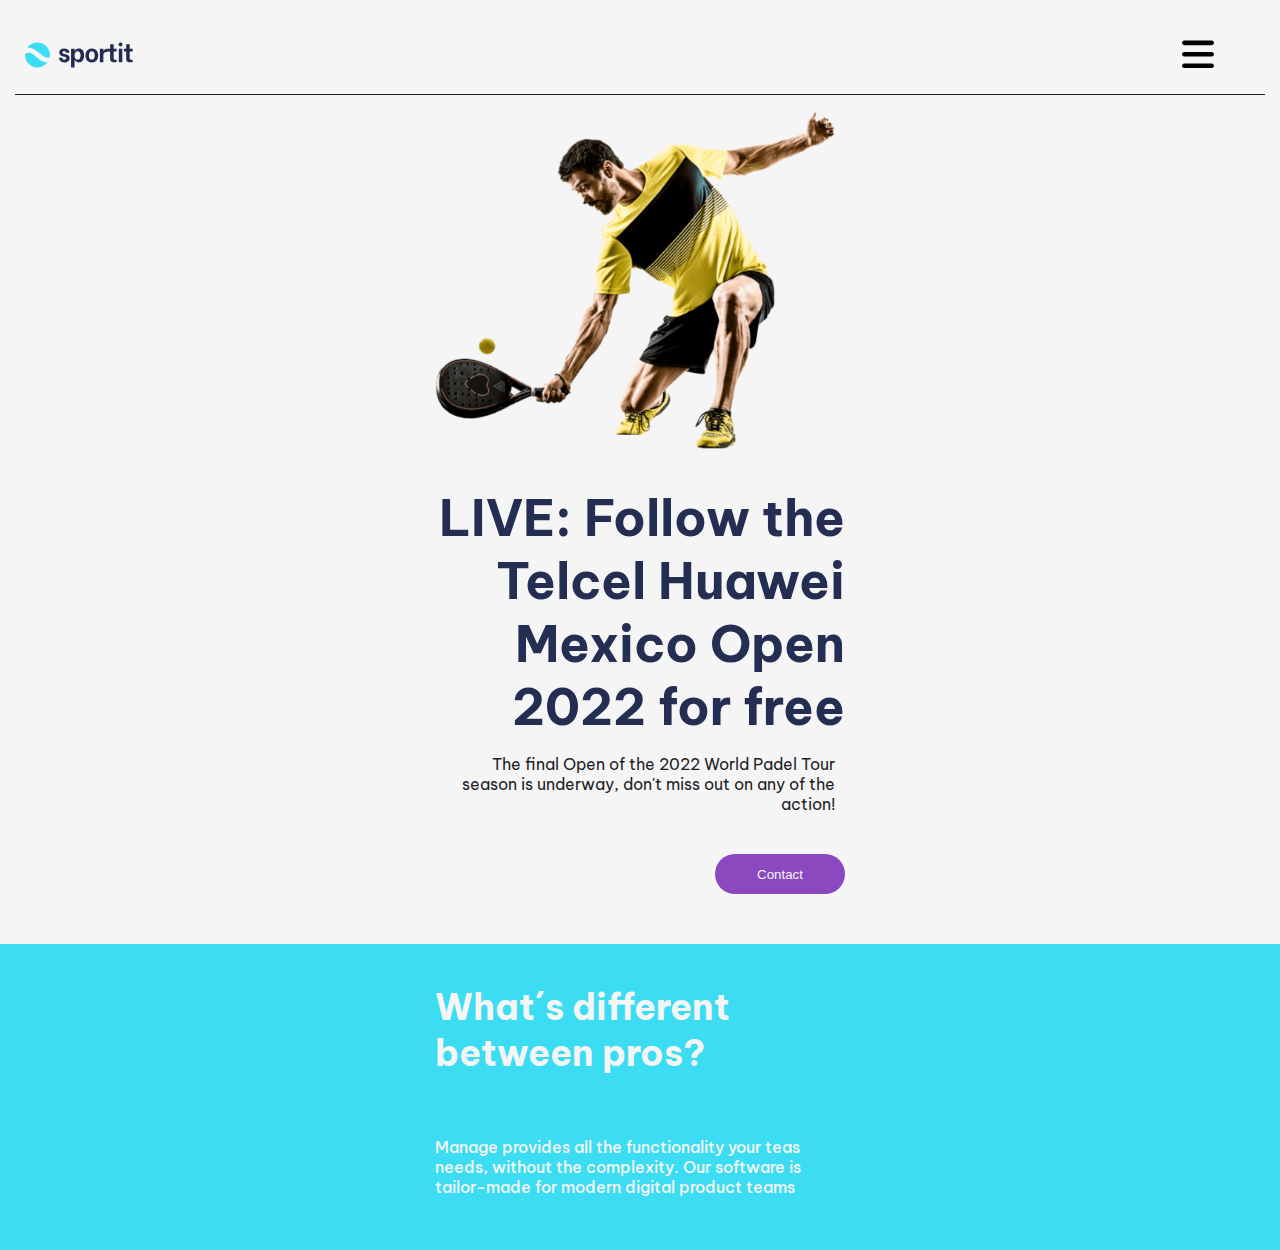
==== Examen-Practico-Final-FE1-FabianMardones/root/index.html @ 33984769 "primera actualizacion" ====
<!DOCTYPE html>
<html lang="en">
<head>
    <meta charset="UTF-8">
    <meta http-equiv="X-UA-Compatible" content="IE=edge">
    <meta name="viewport" content="width=device-width, initial-scale=1.0">
    <title>Document</title>
    <link href="https://fonts.googleapis.com/css2?family=Be+Vietnam+Pro:wght@400;500;700&display=swap" rel="stylesheet">
    <link rel="stylesheet" href="./css/style.css">
</head>
<body>
    <header>
        <nav class="nav">
            <input type="checkbox" name="" id="nav_checkbox" class="nav_checkbox">
            <label for="nav_checkbox" class="nav_toggle">
                <svg class="menu"xmlns="http://www.w3.org/2000/svg" viewBox="0 0 448 512"><!--! Font Awesome Pro 6.2.1 by @fontawesome - https://fontawesome.com License - https://fontawesome.com/license (Commercial License) Copyright 2022 Fonticons, Inc. -->
                    <path d="M0 96C0 78.3 14.3 64 32 64H416c17.7 0 32 14.3 32 32s-14.3 32-32 32H32C14.3 128 0 113.7 0 96zM0 256c0-17.7 14.3-32 32-32H416c17.7 0 32 14.3 32 32s-14.3 32-32 32H32c-17.7 0-32-14.3-32-32zM448 416c0 17.7-14.3 32-32 32H32c-17.7 0-32-14.3-32-32s14.3-32 32-32H416c17.7 0 32 14.3 32 32z"/>
                </svg>
                <svg class="close"xmlns="http://www.w3.org/2000/svg" viewBox="0 0 320 512"><!--! Font Awesome Pro 6.2.1 by @fontawesome - https://fontawesome.com License - https://fontawesome.com/license (Commercial License) Copyright 2022 Fonticons, Inc. -->
                    <path d="M310.6 150.6c12.5-12.5 12.5-32.8 0-45.3s-32.8-12.5-45.3 0L160 210.7 54.6 105.4c-12.5-12.5-32.8-12.5-45.3 0s-12.5 32.8 0 45.3L114.7 256 9.4 361.4c-12.5 12.5-12.5 32.8 0 45.3s32.8 12.5 45.3 0L160 301.3 265.4 406.6c12.5 12.5 32.8 12.5 45.3 0s12.5-32.8 0-45.3L205.3 256 310.6 150.6z"/></svg>
            </label>
            <ul class="nav_menu">
                <li class="menu_logo">
                    <svg width="108" height="26" viewBox="0 0 108 26" fill="none" xmlns="http://www.w3.org/2000/svg">
                        <path fill-rule="evenodd" clip-rule="evenodd" d="M24.8196 15.1278C24.9382 14.4363 25 13.7253 25 13C25 6.09644 19.4036 0.5 12.5 0.5C8.31396 0.5 4.6085 2.55766 2.33991 5.71671C3.60762 5.54137 4.86107 5.62264 6.10323 5.93808C9.23662 6.73379 11.9017 8.9669 14.0623 10.7857L14.2343 10.9306C16.5219 12.857 18.38 14.4217 20.3729 15.1628C21.6644 15.6431 23.0789 15.7956 24.8196 15.1278ZM22.443 20.5765C20.1592 23.5691 16.5551 25.5 12.5 25.5C5.59644 25.5 0 19.9036 0 13C0 12.6428 0.0149802 12.2892 0.0443467 11.9396C2.10785 10.528 3.63023 10.4688 4.87256 10.7843C6.70365 11.2493 8.50642 12.6444 10.8421 14.6108C10.9808 14.7275 11.1215 14.8464 11.2643 14.9671L11.2643 14.9671C13.3148 16.7 15.7925 18.794 18.6301 19.8493C19.8564 20.3053 21.1271 20.564 22.443 20.5765Z" fill="#3CDDF3"/>
                        <path d="M39.4058 20.4032C38.2775 20.4032 37.3007 20.1908 36.4755 19.7661C35.6672 19.3413 35.0525 18.7892 34.6315 18.1096C34.2105 17.413 34 16.6825 34 15.9179V15.765H37.4102V15.9179C37.4102 16.3767 37.587 16.7844 37.9406 17.1412C38.2943 17.498 38.8079 17.6764 39.4815 17.6764C40.0373 17.6764 40.4835 17.5489 40.8203 17.2941C41.174 17.0223 41.3508 16.657 41.3508 16.1983C41.3508 15.7905 41.1993 15.4677 40.8961 15.2299C40.593 14.992 40.2141 14.8391 39.7594 14.7712L38.2438 14.4653C37.2502 14.2785 36.3492 13.8792 35.5409 13.2676C34.7326 12.656 34.3284 11.73 34.3284 10.4898C34.3284 9.2156 34.7915 8.22171 35.7177 7.50816C36.6439 6.77761 37.8312 6.41234 39.2795 6.41234C40.3404 6.41234 41.2582 6.60771 42.0329 6.99847C42.8075 7.38923 43.3969 7.90741 43.8011 8.55301C44.2053 9.18162 44.4073 9.8612 44.4073 10.5917V10.6937H40.9972V10.6172C40.9972 10.2095 40.8456 9.83571 40.5425 9.49592C40.2394 9.13914 39.7762 8.96076 39.1532 8.96076C38.6311 8.96076 38.2101 9.09667 37.8901 9.3685C37.5702 9.64033 37.4102 9.99711 37.4102 10.4388C37.4102 10.8466 37.5702 11.1694 37.8901 11.4072C38.2269 11.6451 38.6395 11.8065 39.1279 11.8914L40.7951 12.2227C41.8729 12.4606 42.7822 12.8938 43.5232 13.5224C44.2642 14.134 44.6347 15.009 44.6347 16.1473C44.6347 16.9968 44.4073 17.7443 43.9527 18.3899C43.498 19.0355 42.8665 19.5367 42.0581 19.8935C41.2666 20.2333 40.3825 20.4032 39.4058 20.4032Z" fill="#232C50"/>
                        <path d="M53.8331 20.4032C52.7048 20.4032 51.8207 20.1398 51.1807 19.6131C50.5408 19.0865 50.0693 18.5088 49.7661 17.8802H49.564V25.5H46.0528V6.74363H49.564V8.83333H49.7661C50.0356 8.25569 50.4903 7.71203 51.1302 7.20234C51.7701 6.67567 52.6627 6.41234 53.8078 6.41234C55.5087 6.41234 56.8138 7.04944 57.7232 8.32365C58.6494 9.59786 59.1125 11.3053 59.1125 13.446C59.1125 15.5357 58.6494 17.2176 57.7232 18.4918C56.8138 19.7661 55.5171 20.4032 53.8331 20.4032ZM52.5701 17.5999C53.5805 17.5999 54.3299 17.1922 54.8182 16.3767C55.3235 15.5612 55.5761 14.5758 55.5761 13.4205C55.5761 12.2992 55.3235 11.3393 54.8182 10.5408C54.3299 9.72528 53.5805 9.31753 52.5701 9.31753C51.5765 9.31753 50.8271 9.72528 50.3219 10.5408C49.8167 11.3563 49.564 12.3247 49.564 13.446C49.564 14.5843 49.8167 15.5612 50.3219 16.3767C50.8271 17.1922 51.5765 17.5999 52.5701 17.5999Z" fill="#232C50"/>
                        <path d="M66.7947 20.4032C65.3969 20.4032 64.2181 20.0889 63.2582 19.4602C62.3152 18.8146 61.6079 17.9652 61.1363 16.9118C60.6648 15.8585 60.429 14.7032 60.429 13.446C60.429 12.1888 60.6564 11.0335 61.1111 9.98012C61.5826 8.90979 62.2983 8.05182 63.2582 7.40622C64.2181 6.76062 65.3969 6.43782 66.7947 6.43782C68.1924 6.43782 69.3713 6.76062 70.3312 7.40622C71.2911 8.03483 72.0068 8.87581 72.4783 9.92915C72.9498 10.9825 73.1856 12.1378 73.1856 13.395C73.1856 14.6522 72.9498 15.816 72.4783 16.8863C72.0068 17.9397 71.2911 18.7892 70.3312 19.4348C69.3713 20.0804 68.1924 20.4032 66.7947 20.4032ZM66.7947 17.5489C67.7714 17.5489 68.504 17.1582 68.9924 16.3767C69.4976 15.5782 69.7502 14.5843 69.7502 13.395C69.7502 12.2057 69.4976 11.2288 68.9924 10.4643C68.504 9.68281 67.7714 9.29205 66.7947 9.29205C65.818 9.29205 65.0854 9.68281 64.597 10.4643C64.1087 11.2288 63.8645 12.2057 63.8645 13.395C63.8645 14.5843 64.1087 15.5782 64.597 16.3767C65.1022 17.1582 65.8348 17.5489 66.7947 17.5489Z" fill="#232C50"/>
                        <path d="M74.8759 6.74363H78.3366V8.8843H78.5134C78.7323 8.28967 79.1365 7.78848 79.7259 7.38073C80.3153 6.956 81.0732 6.74363 81.9994 6.74363C82.353 6.74363 82.6561 6.77761 82.9088 6.84557L82.7572 10.0821C82.3362 9.96313 81.8899 9.90367 81.4184 9.90367C80.3743 9.90367 79.5996 10.184 79.0944 10.7446C78.5892 11.2883 78.3366 12.1972 78.3366 13.4715V20.1993H74.8759V6.74363Z" fill="#232C50"/>
                        <path d="M88.661 9.49592V15.4847C88.661 16.0793 88.6863 16.5211 88.7368 16.8099C88.8042 17.0987 88.9726 17.3281 89.242 17.498C89.5115 17.6679 89.9493 17.7528 90.5556 17.7528C90.9092 17.7528 91.2713 17.7188 91.6418 17.6509V20.0974C91.4565 20.1313 91.1197 20.1738 90.6314 20.2248C90.1598 20.2757 89.6967 20.3012 89.242 20.3012C88.0127 20.3012 87.0949 20.1228 86.4886 19.7661C85.8992 19.3923 85.5287 18.9336 85.3772 18.3899C85.2256 17.8293 85.1498 17.1157 85.1498 16.2492V9.49592H82.9269V6.74363H85.1751V2.36035H88.661V6.74363H91.6418V9.49592H88.661Z" fill="#232C50"/>
                        <path d="M93.8116 6.74363H97.2976V20.1993H93.8116V6.74363ZM95.5294 4.42457C94.9736 4.42457 94.5105 4.23768 94.14 3.86391C93.7695 3.47316 93.5843 3.00595 93.5843 2.46228C93.5843 1.90163 93.7695 1.43442 94.14 1.06065C94.5105 0.686884 94.9736 0.5 95.5294 0.5C96.0851 0.5 96.5482 0.695379 96.9187 1.08614C97.2892 1.45991 97.4744 1.91862 97.4744 2.46228C97.4744 3.00595 97.2892 3.47316 96.9187 3.86391C96.5482 4.23768 96.0851 4.42457 95.5294 4.42457Z" fill="#232C50"/>
                        <path d="M104.703 9.49592V15.4847C104.703 16.0793 104.729 16.5211 104.779 16.8099C104.847 17.0987 105.015 17.3281 105.284 17.498C105.554 17.6679 105.992 17.7528 106.598 17.7528C106.952 17.7528 107.314 17.7188 107.684 17.6509V20.0974C107.499 20.1313 107.162 20.1738 106.674 20.2248C106.202 20.2757 105.739 20.3012 105.284 20.3012C104.055 20.3012 103.137 20.1228 102.531 19.7661C101.942 19.3923 101.571 18.9336 101.42 18.3899C101.268 17.8293 101.192 17.1157 101.192 16.2492V9.49592H98.9693V6.74363H101.218V2.36035H104.703V6.74363H107.684V9.49592H104.703Z" fill="#232C50"/>
                        </svg>
                </li>
                <li><a href="">Sports</a></li>
                <li><a href="">Products</a></li>
                <li><a href="">About Us</a></li>
                <li><a href="">Training</a></li>
                <li><a href="">Comunity</a></li>
            </ul>
        </nav>
    </header>
    <section class="section1">
        <div class="img">
            <img src="./img/padel-intro.png" alt="">
            <h1>LIVE: Follow the Telcel Huawei Mexico Open 2022 for free </h1>
            <p>The final Open of the 2022 World Padel Tour season is underway, don't miss out on any of the action!</p>
            <div class="button">
            <button>Contact</button>
            </div>
        </div>
    </section>
    <div class="between">
        <h2>What´s different between pros?</h2>
        <p>Manage provides all the functionality your
            teas needs, without the complexity. Our software is tailor-made for modern digital product teams</p>
    </div>
    <section class="section2">
    </section>
</body>
</html>
---- Examen-Practico-Final-FE1-FabianMardones/root/css/style.css ----
/*en primer lugar seleccionaré los colores principales que tendrá mi página junto con los estilos generales que usaré en ella*/
:root {
    --primary: #F5F5F5;
    --blusky: #3CDDF3;
    --violet: #8B48BF;
    --blumarine: #1E1E26;
    --blue: #242E52;
}
*{
    margin: 0;
    padding: 0;
    box-sizing: border-box;
}
body {
    font-family: 'Be Vietnam Pro', sans-serif;
    font-weight: 400, 500, 700;
    color: var(--blumarine);
    background-color: var(--primary);
    height: 100vh;
}
.nav {
    margin: 15px;
    height: 80px;
    background-color: var(--primary);
    border-bottom: 1px solid var(--blumarine);
}
.nav_checkbox {
    display: none;
}
.nav_toggle {
    position: absolute;
    cursor: pointer;
    margin: 1rem;
    right: 0;
}
.nav_toggle svg {
    margin: 0 50px;
    width: 2rem;
}
.nav_toggle .close {
    display: none;
}
.nav_toggle .close,
.nav_toggle .menu {
    margin-top: 0.3rem;
}
.nav_menu {
    align-items: center;
    display: flex;
    flex-direction: column;
    gap: 2rem;
    padding: 10px;
    margin: 0rem;
}
.nav_menu li {
    display: none;
    list-style-type: none;
    color: var(--blue);
}
.nav_menu li:first-child {
    display: block;
    margin-right: auto;
}
.nav_menu a {
    color: inherit;
    font-size: 1.1rem;
    text-decoration: none;
}
.nav_menu a:hover{
    color: black;
}
.menu_logo {
    height: 60px;
}
.menu_logo svg {
    height: 100%;
}
#nav_checkbox:checked ~ ul.nav_menu li {
    display: block;
}
#nav_checkbox:checked ~ label.nav_toggle .close {
    display: block;
}
#nav_checkbox:checked ~ label.nav_toggle .menu {
    display: none;
}




.section1 {
    display: flex;
    justify-content: center;
}

.img img{
    width: 400px;
    margin-bottom: 30px ;
}
.section1 .img h1{
    width: 410px;
    height: 228px;
    text-align: right;
    font-family: 'Be Vietnam Pro', sans-serif;
    font-size: 50px;
    font-weight: 700;
    color: var(--blue);
}
.section1 .img p{ 
    margin: 40px 0;
    width: 400px;
    height: 71x;
    text-align: right;
}
.button{
    display: flex;
    justify-content: flex-end;
}
button{
    background-color:var(--violet);
    color: var(--primary);
    width: 130px;
    border-radius: 50px;
    height: 40px;
    border: none;
    cursor: pointer;
}
button:hover{
    background-color: rgb(75, 54, 75)
}





.between{
    display: flex;
    flex-direction: column;
    justify-content: center;
    align-items: center;
    background-color: var(--blusky);
    margin-top: 50px;
    height: 306px;
    width: 100%;
}
.between h2{
    margin-top: 40px;
    text-align: start;
    font-weight: 700;
    width: 410px;
    height: 150px;
    font-size: 36px;
    color: var(--primary);
}
.between p{
    margin-top: 40px;
    text-align: start;
    font-weight: 500;
    width: 410px;
    height: 150px;
    font-size: 16px;
    color: var(--primary);
}
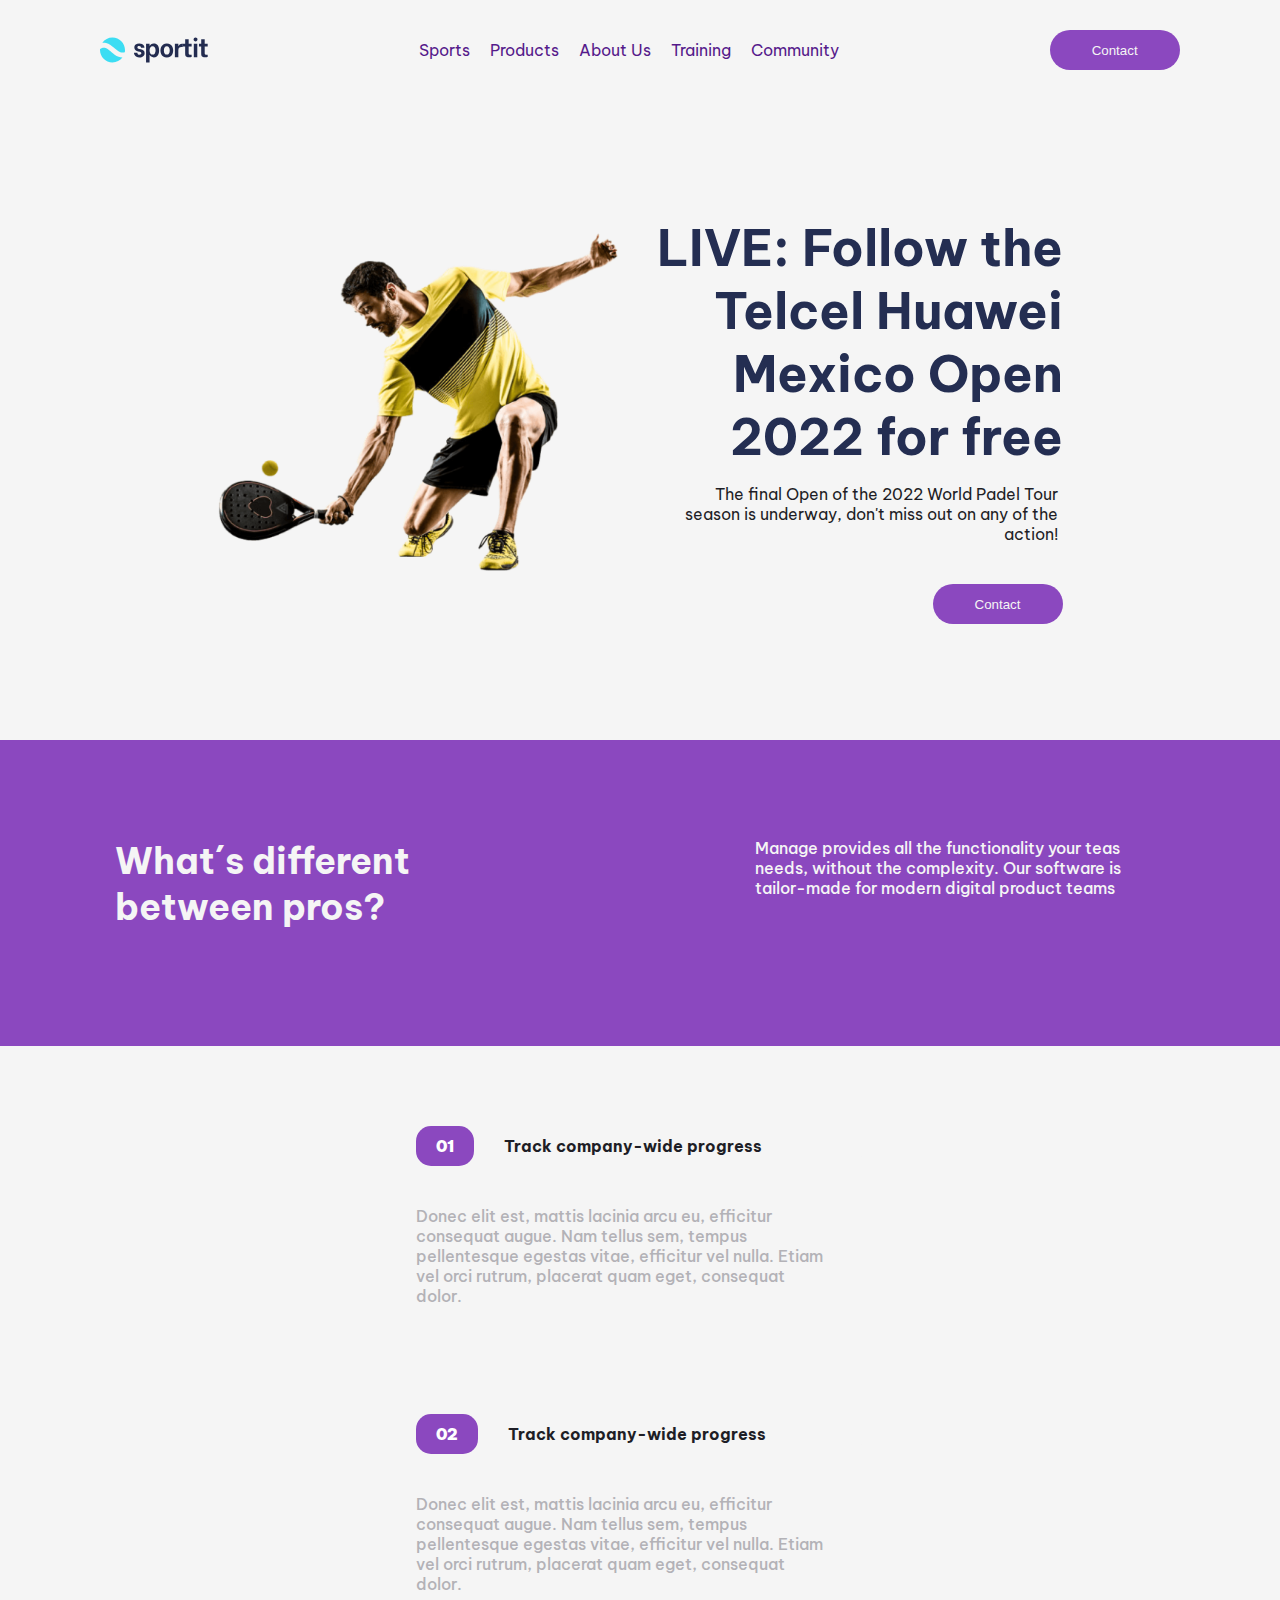
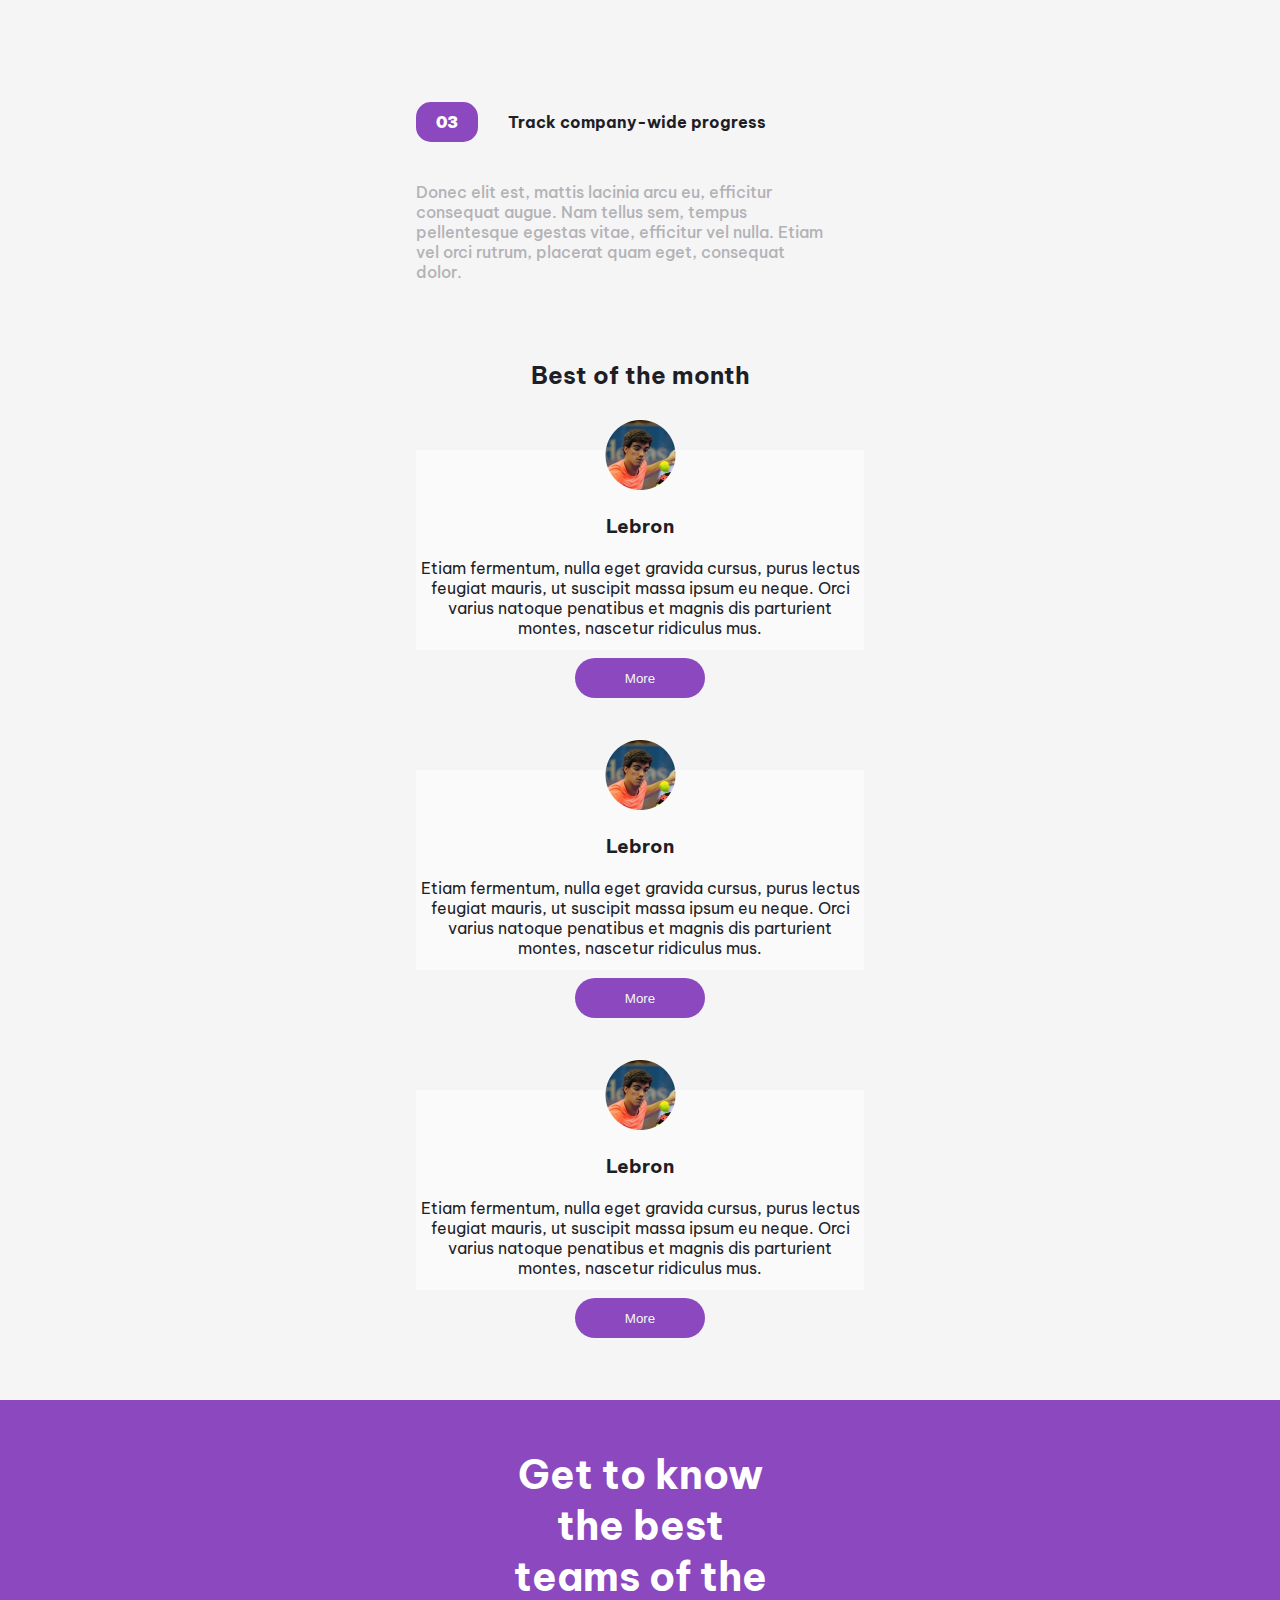
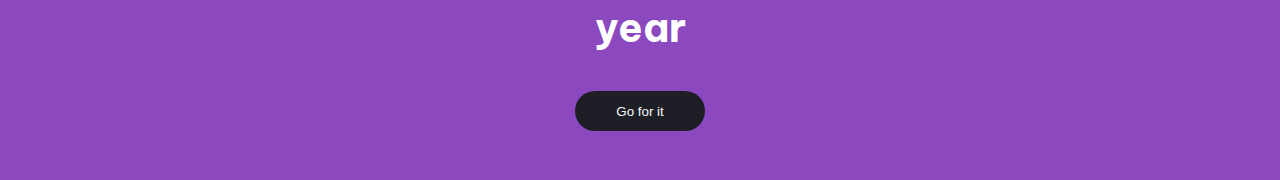
==== commit 341255b7: "prueba" ====
--- a/Examen-Practico-Final-FE1-FabianMardones/root/index.html
+++ b/Examen-Practico-Final-FE1-FabianMardones/root/index.html
@@ -10,43 +10,34 @@
 </head>
 <body>
     <header>
-        <nav class="nav">
-            <input type="checkbox" name="" id="nav_checkbox" class="nav_checkbox">
-            <label for="nav_checkbox" class="nav_toggle">
-                <svg class="menu"xmlns="http://www.w3.org/2000/svg" viewBox="0 0 448 512"><!--! Font Awesome Pro 6.2.1 by @fontawesome - https://fontawesome.com License - https://fontawesome.com/license (Commercial License) Copyright 2022 Fonticons, Inc. -->
-                    <path d="M0 96C0 78.3 14.3 64 32 64H416c17.7 0 32 14.3 32 32s-14.3 32-32 32H32C14.3 128 0 113.7 0 96zM0 256c0-17.7 14.3-32 32-32H416c17.7 0 32 14.3 32 32s-14.3 32-32 32H32c-17.7 0-32-14.3-32-32zM448 416c0 17.7-14.3 32-32 32H32c-17.7 0-32-14.3-32-32s14.3-32 32-32H416c17.7 0 32 14.3 32 32z"/>
-                </svg>
-                <svg class="close"xmlns="http://www.w3.org/2000/svg" viewBox="0 0 320 512"><!--! Font Awesome Pro 6.2.1 by @fontawesome - https://fontawesome.com License - https://fontawesome.com/license (Commercial License) Copyright 2022 Fonticons, Inc. -->
-                    <path d="M310.6 150.6c12.5-12.5 12.5-32.8 0-45.3s-32.8-12.5-45.3 0L160 210.7 54.6 105.4c-12.5-12.5-32.8-12.5-45.3 0s-12.5 32.8 0 45.3L114.7 256 9.4 361.4c-12.5 12.5-12.5 32.8 0 45.3s32.8 12.5 45.3 0L160 301.3 265.4 406.6c12.5 12.5 32.8 12.5 45.3 0s12.5-32.8 0-45.3L205.3 256 310.6 150.6z"/></svg>
-            </label>
-            <ul class="nav_menu">
-                <li class="menu_logo">
-                    <svg width="108" height="26" viewBox="0 0 108 26" fill="none" xmlns="http://www.w3.org/2000/svg">
-                        <path fill-rule="evenodd" clip-rule="evenodd" d="M24.8196 15.1278C24.9382 14.4363 25 13.7253 25 13C25 6.09644 19.4036 0.5 12.5 0.5C8.31396 0.5 4.6085 2.55766 2.33991 5.71671C3.60762 5.54137 4.86107 5.62264 6.10323 5.93808C9.23662 6.73379 11.9017 8.9669 14.0623 10.7857L14.2343 10.9306C16.5219 12.857 18.38 14.4217 20.3729 15.1628C21.6644 15.6431 23.0789 15.7956 24.8196 15.1278ZM22.443 20.5765C20.1592 23.5691 16.5551 25.5 12.5 25.5C5.59644 25.5 0 19.9036 0 13C0 12.6428 0.0149802 12.2892 0.0443467 11.9396C2.10785 10.528 3.63023 10.4688 4.87256 10.7843C6.70365 11.2493 8.50642 12.6444 10.8421 14.6108C10.9808 14.7275 11.1215 14.8464 11.2643 14.9671L11.2643 14.9671C13.3148 16.7 15.7925 18.794 18.6301 19.8493C19.8564 20.3053 21.1271 20.564 22.443 20.5765Z" fill="#3CDDF3"/>
-                        <path d="M39.4058 20.4032C38.2775 20.4032 37.3007 20.1908 36.4755 19.7661C35.6672 19.3413 35.0525 18.7892 34.6315 18.1096C34.2105 17.413 34 16.6825 34 15.9179V15.765H37.4102V15.9179C37.4102 16.3767 37.587 16.7844 37.9406 17.1412C38.2943 17.498 38.8079 17.6764 39.4815 17.6764C40.0373 17.6764 40.4835 17.5489 40.8203 17.2941C41.174 17.0223 41.3508 16.657 41.3508 16.1983C41.3508 15.7905 41.1993 15.4677 40.8961 15.2299C40.593 14.992 40.2141 14.8391 39.7594 14.7712L38.2438 14.4653C37.2502 14.2785 36.3492 13.8792 35.5409 13.2676C34.7326 12.656 34.3284 11.73 34.3284 10.4898C34.3284 9.2156 34.7915 8.22171 35.7177 7.50816C36.6439 6.77761 37.8312 6.41234 39.2795 6.41234C40.3404 6.41234 41.2582 6.60771 42.0329 6.99847C42.8075 7.38923 43.3969 7.90741 43.8011 8.55301C44.2053 9.18162 44.4073 9.8612 44.4073 10.5917V10.6937H40.9972V10.6172C40.9972 10.2095 40.8456 9.83571 40.5425 9.49592C40.2394 9.13914 39.7762 8.96076 39.1532 8.96076C38.6311 8.96076 38.2101 9.09667 37.8901 9.3685C37.5702 9.64033 37.4102 9.99711 37.4102 10.4388C37.4102 10.8466 37.5702 11.1694 37.8901 11.4072C38.2269 11.6451 38.6395 11.8065 39.1279 11.8914L40.7951 12.2227C41.8729 12.4606 42.7822 12.8938 43.5232 13.5224C44.2642 14.134 44.6347 15.009 44.6347 16.1473C44.6347 16.9968 44.4073 17.7443 43.9527 18.3899C43.498 19.0355 42.8665 19.5367 42.0581 19.8935C41.2666 20.2333 40.3825 20.4032 39.4058 20.4032Z" fill="#232C50"/>
-                        <path d="M53.8331 20.4032C52.7048 20.4032 51.8207 20.1398 51.1807 19.6131C50.5408 19.0865 50.0693 18.5088 49.7661 17.8802H49.564V25.5H46.0528V6.74363H49.564V8.83333H49.7661C50.0356 8.25569 50.4903 7.71203 51.1302 7.20234C51.7701 6.67567 52.6627 6.41234 53.8078 6.41234C55.5087 6.41234 56.8138 7.04944 57.7232 8.32365C58.6494 9.59786 59.1125 11.3053 59.1125 13.446C59.1125 15.5357 58.6494 17.2176 57.7232 18.4918C56.8138 19.7661 55.5171 20.4032 53.8331 20.4032ZM52.5701 17.5999C53.5805 17.5999 54.3299 17.1922 54.8182 16.3767C55.3235 15.5612 55.5761 14.5758 55.5761 13.4205C55.5761 12.2992 55.3235 11.3393 54.8182 10.5408C54.3299 9.72528 53.5805 9.31753 52.5701 9.31753C51.5765 9.31753 50.8271 9.72528 50.3219 10.5408C49.8167 11.3563 49.564 12.3247 49.564 13.446C49.564 14.5843 49.8167 15.5612 50.3219 16.3767C50.8271 17.1922 51.5765 17.5999 52.5701 17.5999Z" fill="#232C50"/>
-                        <path d="M66.7947 20.4032C65.3969 20.4032 64.2181 20.0889 63.2582 19.4602C62.3152 18.8146 61.6079 17.9652 61.1363 16.9118C60.6648 15.8585 60.429 14.7032 60.429 13.446C60.429 12.1888 60.6564 11.0335 61.1111 9.98012C61.5826 8.90979 62.2983 8.05182 63.2582 7.40622C64.2181 6.76062 65.3969 6.43782 66.7947 6.43782C68.1924 6.43782 69.3713 6.76062 70.3312 7.40622C71.2911 8.03483 72.0068 8.87581 72.4783 9.92915C72.9498 10.9825 73.1856 12.1378 73.1856 13.395C73.1856 14.6522 72.9498 15.816 72.4783 16.8863C72.0068 17.9397 71.2911 18.7892 70.3312 19.4348C69.3713 20.0804 68.1924 20.4032 66.7947 20.4032ZM66.7947 17.5489C67.7714 17.5489 68.504 17.1582 68.9924 16.3767C69.4976 15.5782 69.7502 14.5843 69.7502 13.395C69.7502 12.2057 69.4976 11.2288 68.9924 10.4643C68.504 9.68281 67.7714 9.29205 66.7947 9.29205C65.818 9.29205 65.0854 9.68281 64.597 10.4643C64.1087 11.2288 63.8645 12.2057 63.8645 13.395C63.8645 14.5843 64.1087 15.5782 64.597 16.3767C65.1022 17.1582 65.8348 17.5489 66.7947 17.5489Z" fill="#232C50"/>
-                        <path d="M74.8759 6.74363H78.3366V8.8843H78.5134C78.7323 8.28967 79.1365 7.78848 79.7259 7.38073C80.3153 6.956 81.0732 6.74363 81.9994 6.74363C82.353 6.74363 82.6561 6.77761 82.9088 6.84557L82.7572 10.0821C82.3362 9.96313 81.8899 9.90367 81.4184 9.90367C80.3743 9.90367 79.5996 10.184 79.0944 10.7446C78.5892 11.2883 78.3366 12.1972 78.3366 13.4715V20.1993H74.8759V6.74363Z" fill="#232C50"/>
-                        <path d="M88.661 9.49592V15.4847C88.661 16.0793 88.6863 16.5211 88.7368 16.8099C88.8042 17.0987 88.9726 17.3281 89.242 17.498C89.5115 17.6679 89.9493 17.7528 90.5556 17.7528C90.9092 17.7528 91.2713 17.7188 91.6418 17.6509V20.0974C91.4565 20.1313 91.1197 20.1738 90.6314 20.2248C90.1598 20.2757 89.6967 20.3012 89.242 20.3012C88.0127 20.3012 87.0949 20.1228 86.4886 19.7661C85.8992 19.3923 85.5287 18.9336 85.3772 18.3899C85.2256 17.8293 85.1498 17.1157 85.1498 16.2492V9.49592H82.9269V6.74363H85.1751V2.36035H88.661V6.74363H91.6418V9.49592H88.661Z" fill="#232C50"/>
-                        <path d="M93.8116 6.74363H97.2976V20.1993H93.8116V6.74363ZM95.5294 4.42457C94.9736 4.42457 94.5105 4.23768 94.14 3.86391C93.7695 3.47316 93.5843 3.00595 93.5843 2.46228C93.5843 1.90163 93.7695 1.43442 94.14 1.06065C94.5105 0.686884 94.9736 0.5 95.5294 0.5C96.0851 0.5 96.5482 0.695379 96.9187 1.08614C97.2892 1.45991 97.4744 1.91862 97.4744 2.46228C97.4744 3.00595 97.2892 3.47316 96.9187 3.86391C96.5482 4.23768 96.0851 4.42457 95.5294 4.42457Z" fill="#232C50"/>
-                        <path d="M104.703 9.49592V15.4847C104.703 16.0793 104.729 16.5211 104.779 16.8099C104.847 17.0987 105.015 17.3281 105.284 17.498C105.554 17.6679 105.992 17.7528 106.598 17.7528C106.952 17.7528 107.314 17.7188 107.684 17.6509V20.0974C107.499 20.1313 107.162 20.1738 106.674 20.2248C106.202 20.2757 105.739 20.3012 105.284 20.3012C104.055 20.3012 103.137 20.1228 102.531 19.7661C101.942 19.3923 101.571 18.9336 101.42 18.3899C101.268 17.8293 101.192 17.1157 101.192 16.2492V9.49592H98.9693V6.74363H101.218V2.36035H104.703V6.74363H107.684V9.49592H104.703Z" fill="#232C50"/>
-                        </svg>
-                </li>
+        <svg class="logo" width="108" height="26" viewBox="0 0 108 26" fill="none" xmlns="http://www.w3.org/2000/svg">
+            <path fill-rule="evenodd" clip-rule="evenodd" d="M24.8196 15.1278C24.9382 14.4363 25 13.7253 25 13C25 6.09644 19.4036 0.5 12.5 0.5C8.31396 0.5 4.6085 2.55766 2.33991 5.71671C3.60762 5.54137 4.86107 5.62264 6.10323 5.93808C9.23662 6.73379 11.9017 8.9669 14.0623 10.7857L14.2343 10.9306C16.5219 12.857 18.38 14.4217 20.3729 15.1628C21.6644 15.6431 23.0789 15.7956 24.8196 15.1278ZM22.443 20.5765C20.1592 23.5691 16.5551 25.5 12.5 25.5C5.59644 25.5 0 19.9036 0 13C0 12.6428 0.0149802 12.2892 0.0443467 11.9396C2.10785 10.528 3.63023 10.4688 4.87256 10.7843C6.70365 11.2493 8.50642 12.6444 10.8421 14.6108C10.9808 14.7275 11.1215 14.8464 11.2643 14.9671L11.2643 14.9671C13.3148 16.7 15.7925 18.794 18.6301 19.8493C19.8564 20.3053 21.1271 20.564 22.443 20.5765Z" fill="#3CDDF3"/>
+            <path d="M39.4058 20.4032C38.2775 20.4032 37.3007 20.1908 36.4755 19.7661C35.6672 19.3413 35.0525 18.7892 34.6315 18.1096C34.2105 17.413 34 16.6825 34 15.9179V15.765H37.4102V15.9179C37.4102 16.3767 37.587 16.7844 37.9406 17.1412C38.2943 17.498 38.8079 17.6764 39.4815 17.6764C40.0373 17.6764 40.4835 17.5489 40.8203 17.2941C41.174 17.0223 41.3508 16.657 41.3508 16.1983C41.3508 15.7905 41.1993 15.4677 40.8961 15.2299C40.593 14.992 40.2141 14.8391 39.7594 14.7712L38.2438 14.4653C37.2502 14.2785 36.3492 13.8792 35.5409 13.2676C34.7326 12.656 34.3284 11.73 34.3284 10.4898C34.3284 9.2156 34.7915 8.22171 35.7177 7.50816C36.6439 6.77761 37.8312 6.41234 39.2795 6.41234C40.3404 6.41234 41.2582 6.60771 42.0329 6.99847C42.8075 7.38923 43.3969 7.90741 43.8011 8.55301C44.2053 9.18162 44.4073 9.8612 44.4073 10.5917V10.6937H40.9972V10.6172C40.9972 10.2095 40.8456 9.83571 40.5425 9.49592C40.2394 9.13914 39.7762 8.96076 39.1532 8.96076C38.6311 8.96076 38.2101 9.09667 37.8901 9.3685C37.5702 9.64033 37.4102 9.99711 37.4102 10.4388C37.4102 10.8466 37.5702 11.1694 37.8901 11.4072C38.2269 11.6451 38.6395 11.8065 39.1279 11.8914L40.7951 12.2227C41.8729 12.4606 42.7822 12.8938 43.5232 13.5224C44.2642 14.134 44.6347 15.009 44.6347 16.1473C44.6347 16.9968 44.4073 17.7443 43.9527 18.3899C43.498 19.0355 42.8665 19.5367 42.0581 19.8935C41.2666 20.2333 40.3825 20.4032 39.4058 20.4032Z" fill="#232C50"/>
+            <path d="M53.8331 20.4032C52.7048 20.4032 51.8207 20.1398 51.1807 19.6131C50.5408 19.0865 50.0693 18.5088 49.7661 17.8802H49.564V25.5H46.0528V6.74363H49.564V8.83333H49.7661C50.0356 8.25569 50.4903 7.71203 51.1302 7.20234C51.7701 6.67567 52.6627 6.41234 53.8078 6.41234C55.5087 6.41234 56.8138 7.04944 57.7232 8.32365C58.6494 9.59786 59.1125 11.3053 59.1125 13.446C59.1125 15.5357 58.6494 17.2176 57.7232 18.4918C56.8138 19.7661 55.5171 20.4032 53.8331 20.4032ZM52.5701 17.5999C53.5805 17.5999 54.3299 17.1922 54.8182 16.3767C55.3235 15.5612 55.5761 14.5758 55.5761 13.4205C55.5761 12.2992 55.3235 11.3393 54.8182 10.5408C54.3299 9.72528 53.5805 9.31753 52.5701 9.31753C51.5765 9.31753 50.8271 9.72528 50.3219 10.5408C49.8167 11.3563 49.564 12.3247 49.564 13.446C49.564 14.5843 49.8167 15.5612 50.3219 16.3767C50.8271 17.1922 51.5765 17.5999 52.5701 17.5999Z" fill="#232C50"/>
+            <path d="M66.7947 20.4032C65.3969 20.4032 64.2181 20.0889 63.2582 19.4602C62.3152 18.8146 61.6079 17.9652 61.1363 16.9118C60.6648 15.8585 60.429 14.7032 60.429 13.446C60.429 12.1888 60.6564 11.0335 61.1111 9.98012C61.5826 8.90979 62.2983 8.05182 63.2582 7.40622C64.2181 6.76062 65.3969 6.43782 66.7947 6.43782C68.1924 6.43782 69.3713 6.76062 70.3312 7.40622C71.2911 8.03483 72.0068 8.87581 72.4783 9.92915C72.9498 10.9825 73.1856 12.1378 73.1856 13.395C73.1856 14.6522 72.9498 15.816 72.4783 16.8863C72.0068 17.9397 71.2911 18.7892 70.3312 19.4348C69.3713 20.0804 68.1924 20.4032 66.7947 20.4032ZM66.7947 17.5489C67.7714 17.5489 68.504 17.1582 68.9924 16.3767C69.4976 15.5782 69.7502 14.5843 69.7502 13.395C69.7502 12.2057 69.4976 11.2288 68.9924 10.4643C68.504 9.68281 67.7714 9.29205 66.7947 9.29205C65.818 9.29205 65.0854 9.68281 64.597 10.4643C64.1087 11.2288 63.8645 12.2057 63.8645 13.395C63.8645 14.5843 64.1087 15.5782 64.597 16.3767C65.1022 17.1582 65.8348 17.5489 66.7947 17.5489Z" fill="#232C50"/>
+            <path d="M74.8759 6.74363H78.3366V8.8843H78.5134C78.7323 8.28967 79.1365 7.78848 79.7259 7.38073C80.3153 6.956 81.0732 6.74363 81.9994 6.74363C82.353 6.74363 82.6561 6.77761 82.9088 6.84557L82.7572 10.0821C82.3362 9.96313 81.8899 9.90367 81.4184 9.90367C80.3743 9.90367 79.5996 10.184 79.0944 10.7446C78.5892 11.2883 78.3366 12.1972 78.3366 13.4715V20.1993H74.8759V6.74363Z" fill="#232C50"/>
+            <path d="M88.661 9.49592V15.4847C88.661 16.0793 88.6863 16.5211 88.7368 16.8099C88.8042 17.0987 88.9726 17.3281 89.242 17.498C89.5115 17.6679 89.9493 17.7528 90.5556 17.7528C90.9092 17.7528 91.2713 17.7188 91.6418 17.6509V20.0974C91.4565 20.1313 91.1197 20.1738 90.6314 20.2248C90.1598 20.2757 89.6967 20.3012 89.242 20.3012C88.0127 20.3012 87.0949 20.1228 86.4886 19.7661C85.8992 19.3923 85.5287 18.9336 85.3772 18.3899C85.2256 17.8293 85.1498 17.1157 85.1498 16.2492V9.49592H82.9269V6.74363H85.1751V2.36035H88.661V6.74363H91.6418V9.49592H88.661Z" fill="#232C50"/>
+            <path d="M93.8116 6.74363H97.2976V20.1993H93.8116V6.74363ZM95.5294 4.42457C94.9736 4.42457 94.5105 4.23768 94.14 3.86391C93.7695 3.47316 93.5843 3.00595 93.5843 2.46228C93.5843 1.90163 93.7695 1.43442 94.14 1.06065C94.5105 0.686884 94.9736 0.5 95.5294 0.5C96.0851 0.5 96.5482 0.695379 96.9187 1.08614C97.2892 1.45991 97.4744 1.91862 97.4744 2.46228C97.4744 3.00595 97.2892 3.47316 96.9187 3.86391C96.5482 4.23768 96.0851 4.42457 95.5294 4.42457Z" fill="#232C50"/>
+            <path d="M104.703 9.49592V15.4847C104.703 16.0793 104.729 16.5211 104.779 16.8099C104.847 17.0987 105.015 17.3281 105.284 17.498C105.554 17.6679 105.992 17.7528 106.598 17.7528C106.952 17.7528 107.314 17.7188 107.684 17.6509V20.0974C107.499 20.1313 107.162 20.1738 106.674 20.2248C106.202 20.2757 105.739 20.3012 105.284 20.3012C104.055 20.3012 103.137 20.1228 102.531 19.7661C101.942 19.3923 101.571 18.9336 101.42 18.3899C101.268 17.8293 101.192 17.1157 101.192 16.2492V9.49592H98.9693V6.74363H101.218V2.36035H104.703V6.74363H107.684V9.49592H104.703Z" fill="#232C50"/>
+            </svg>
+            <nav class="menu">
                 <li><a href="">Sports</a></li>
                 <li><a href="">Products</a></li>
                 <li><a href="">About Us</a></li>
                 <li><a href="">Training</a></li>
-                <li><a href="">Comunity</a></li>
-            </ul>
-        </nav>
+                <li><a href="">Community</a></li>
+            </nav>
+            <button>Contact</button>
+            <svg class="menu-hamburguesa" xmlns="http://www.w3.org/2000/svg" width="25" height="18"><g fill="#242D52" fill-rule="evenodd"><path d="M0 0h25v4H0zM0 7h25v4H0zM0 14h25v4H0z"/></g></svg>
     </header>
     <section class="section1">
         <div class="img">
             <img src="./img/padel-intro.png" alt="">
+        </div> 
             <h1>LIVE: Follow the Telcel Huawei Mexico Open 2022 for free </h1>
             <p>The final Open of the 2022 World Padel Tour season is underway, don't miss out on any of the action!</p>
             <div class="button">
-            <button>Contact</button>
+            <button class="button">Contact</button>
             </div>
         </div>
     </section>
@@ -55,7 +46,47 @@
         <p>Manage provides all the functionality your
             teas needs, without the complexity. Our software is tailor-made for modern digital product teams</p>
     </div>
+
     <section class="section2">
+        <div class="card">
+            <h4><strong>01</strong>Track company-wide progress<br><p>Donec elit est, mattis lacinia arcu eu, efficitur consequat augue. Nam tellus sem, tempus pellentesque egestas vitae, efficitur vel nulla. Etiam vel orci rutrum, placerat quam eget, consequat dolor.</p></h4>
+        </div>
+        <div class="card">
+            <h4><strong>02</strong>Track company-wide progress<br><p>Donec elit est, mattis lacinia arcu eu, efficitur consequat augue. Nam tellus sem, tempus pellentesque egestas vitae, efficitur vel nulla. Etiam vel orci rutrum, placerat quam eget, consequat dolor.</p></h4>
+        </div>
+        <div class="card">
+            <h4><strong>03</strong>Track company-wide progress<br><p>Donec elit est, mattis lacinia arcu eu, efficitur consequat augue. Nam tellus sem, tempus pellentesque egestas vitae, efficitur vel nulla. Etiam vel orci rutrum, placerat quam eget, consequat dolor.</p></h4>
+        </div>
     </section>
+
+    <section class="section3">
+        <h2>Best of the month</h2>
+        <div class="card">
+            <img src="./img/avatar.lebron.png" alt="imagen lebron">
+            <h3>Lebron</h3>
+            <p>Etiam fermentum, nulla eget gravida cursus, purus lectus feugiat mauris, ut suscipit massa ipsum eu neque. Orci varius natoque penatibus et magnis dis parturient montes, nascetur ridiculus mus. </p>
+            <button>More</button>
+        </div>
+        
+        <div class="card">
+            <img src="./img/avatar.lebron.png" alt="imagen lebron">
+            <h3>Lebron</h3>
+            <p>Etiam fermentum, nulla eget gravida cursus, purus lectus feugiat mauris, ut suscipit massa ipsum eu neque. Orci varius natoque penatibus et magnis dis parturient montes, nascetur ridiculus mus. </p>
+            <button>More</button>
+        </div>
+        
+        <div class="card">
+            <img src="./img/avatar.lebron.png" alt="imagen lebron">
+            <h3>Lebron</h3>
+            <p>Etiam fermentum, nulla eget gravida cursus, purus lectus feugiat mauris, ut suscipit massa ipsum eu neque. Orci varius natoque penatibus et magnis dis parturient montes, nascetur ridiculus mus. </p>
+            <button>More</button>
+        </div>
+        
+    </section>
+    <div class="between2">
+        <h2>Get to know the best
+            teams of the year</h2>
+        <button>Go for it</button>
+    </div>
 </body>
 </html>--- a/Examen-Practico-Final-FE1-FabianMardones/root/css/style.css
+++ b/Examen-Practico-Final-FE1-FabianMardones/root/css/style.css
@@ -15,89 +15,46 @@
     font-family: 'Be Vietnam Pro', sans-serif;
     font-weight: 400, 500, 700;
     color: var(--blumarine);
-    background-color: var(--primary);
+    background-color: #F5F5F5;
     height: 100vh;
 }
-.nav {
-    margin: 15px;
-    height: 80px;
-    background-color: var(--primary);
-    border-bottom: 1px solid var(--blumarine);
-}
-.nav_checkbox {
+
+header{
+    display: flex;
+    justify-content: space-around;
+    align-items: center;
+    height: 100px;
+}
+nav{
+    display: flex;
+}
+header nav li{
+    list-style-type: none;
+    margin: 10px;
+}
+header nav li a{
+    text-decoration: none;
+}
+header nav{
     display: none;
 }
-.nav_toggle {
-    position: absolute;
-    cursor: pointer;
-    margin: 1rem;
-    right: 0;
-}
-.nav_toggle svg {
-    margin: 0 50px;
-    width: 2rem;
-}
-.nav_toggle .close {
+header button{
     display: none;
 }
-.nav_toggle .close,
-.nav_toggle .menu {
-    margin-top: 0.3rem;
-}
-.nav_menu {
-    align-items: center;
-    display: flex;
-    flex-direction: column;
-    gap: 2rem;
-    padding: 10px;
-    margin: 0rem;
-}
-.nav_menu li {
-    display: none;
-    list-style-type: none;
-    color: var(--blue);
-}
-.nav_menu li:first-child {
-    display: block;
-    margin-right: auto;
-}
-.nav_menu a {
-    color: inherit;
-    font-size: 1.1rem;
-    text-decoration: none;
-}
-.nav_menu a:hover{
-    color: black;
-}
-.menu_logo {
-    height: 60px;
-}
-.menu_logo svg {
-    height: 100%;
-}
-#nav_checkbox:checked ~ ul.nav_menu li {
-    display: block;
-}
-#nav_checkbox:checked ~ label.nav_toggle .close {
-    display: block;
-}
-#nav_checkbox:checked ~ label.nav_toggle .menu {
-    display: none;
-}
-
-
 
 
 .section1 {
     display: flex;
-    justify-content: center;
-}
-
-.img img{
+    justify-content: space-around;
+    align-items: center;
+    flex-direction: column;
+}
+
+.img img {
     width: 400px;
     margin-bottom: 30px ;
 }
-.section1 .img h1{
+.section1 h1{
     width: 410px;
     height: 228px;
     text-align: right;
@@ -106,15 +63,14 @@
     font-weight: 700;
     color: var(--blue);
 }
-.section1 .img p{ 
+.section1 p{ 
     margin: 40px 0;
     width: 400px;
     height: 71x;
     text-align: right;
 }
 .button{
-    display: flex;
-    justify-content: flex-end;
+    margin-left: 140px;
 }
 button{
     background-color:var(--violet);
@@ -161,15 +117,180 @@
     font-size: 16px;
     color: var(--primary);
 }
-
-
-
-
-
-
-
-
-
-
-
-
+.section2{
+    display: flex;
+    flex-wrap: wrap;
+    justify-content: center;
+    align-items: center;
+    margin-top: 50px;
+
+}
+.card{
+    height: 228px;
+    width: 448px;
+    margin: 30px 100px;
+}
+.card h4{
+    height: 20px;
+    width: 446px;
+    padding-top: 10px;
+    padding-bottom: 30px;
+    border-radius: 10px;
+
+    background-color: #ebd9f8;
+}
+.card strong{
+    padding: 10px 20px;
+    background-color: var(--violet);
+    color: #fff;
+    border-radius: 15px;
+    margin-right: 30px;
+    font-size: 16px;
+}
+.card h4 p{
+    margin: 50px 0;
+    width: 408px;
+    height: 130px;
+    font-size: 16px;
+    color: #B3B2B7;
+    font-weight: 500;
+}
+.section3{
+    display: flex;
+    justify-content: center;
+    align-items: center;
+    flex-direction: column;
+    text-align: center;
+    margin-bottom: 20px;
+}
+.section3 .card{
+    background-color: #FAFAFA;
+    height: 200px;
+    margin: 60px;
+}
+.section3 .card img{
+    margin-top: -30px;
+}
+.section3 .card h3{
+    margin: 20px;
+}
+.section3 .card p{
+    margin: 20px 0;
+}
+
+
+
+.between2{
+    display: flex;
+    flex-direction: column;
+    justify-content: center;
+    align-items: center;
+    background-color: var(--blusky);
+    margin-top: 50px;
+    height: 380px;
+    width: 100%;
+}
+.between2 h2{
+    width: 300px;
+    height: 192px;
+    font-weight: 700;
+    font-size: 40px;
+    text-align: center;
+    color: #fff;
+}
+.between2 button{
+    margin-top: 50px;
+    background-color: var(--blumarine);   
+}
+footer{
+    background-color: #1E1E26;
+    display: flex;
+    justify-content: space-around;
+    flex-direction: column;
+    height: 440px;
+}
+
+form{
+
+}
+
+
+
+
+
+
+
+
+
+@media only screen and (min-width: 780px) {
+    header .menu-hamburguesa {
+        display: none;
+    }
+
+    header nav{
+        display: flex;
+    }
+
+    header button {
+        display: block;
+    }
+    
+    .section1 {
+        display: flex;
+        flex-wrap: wrap;
+        justify-content: center;
+        align-items: center;
+        height: 1000px;
+        max-height: 60%;
+        max-width: 80%;
+        margin: 50px 200px;
+
+    }
+    .between {
+        background-color: var(--violet);
+        display: flex;
+        flex-wrap: wrap;
+        align-items: center;  
+    }
+    .section2 h4{
+        background-color: #F5F5F5;
+
+    }
+    .section2 p{
+        margin-left: 50px;
+    }
+    .between2 {
+        background-color: var(--violet);
+        display: flex;
+        align-items: center;
+        flex-wrap: wrap;
+    }
+
+    .section3.{
+        display: flex;
+        flex-wrap: wrap;
+        max-height: 20%;
+    }
+
+
+}
+
+
+
+
+
+
+
+
+
+
+
+
+
+
+
+
+
+
+
+
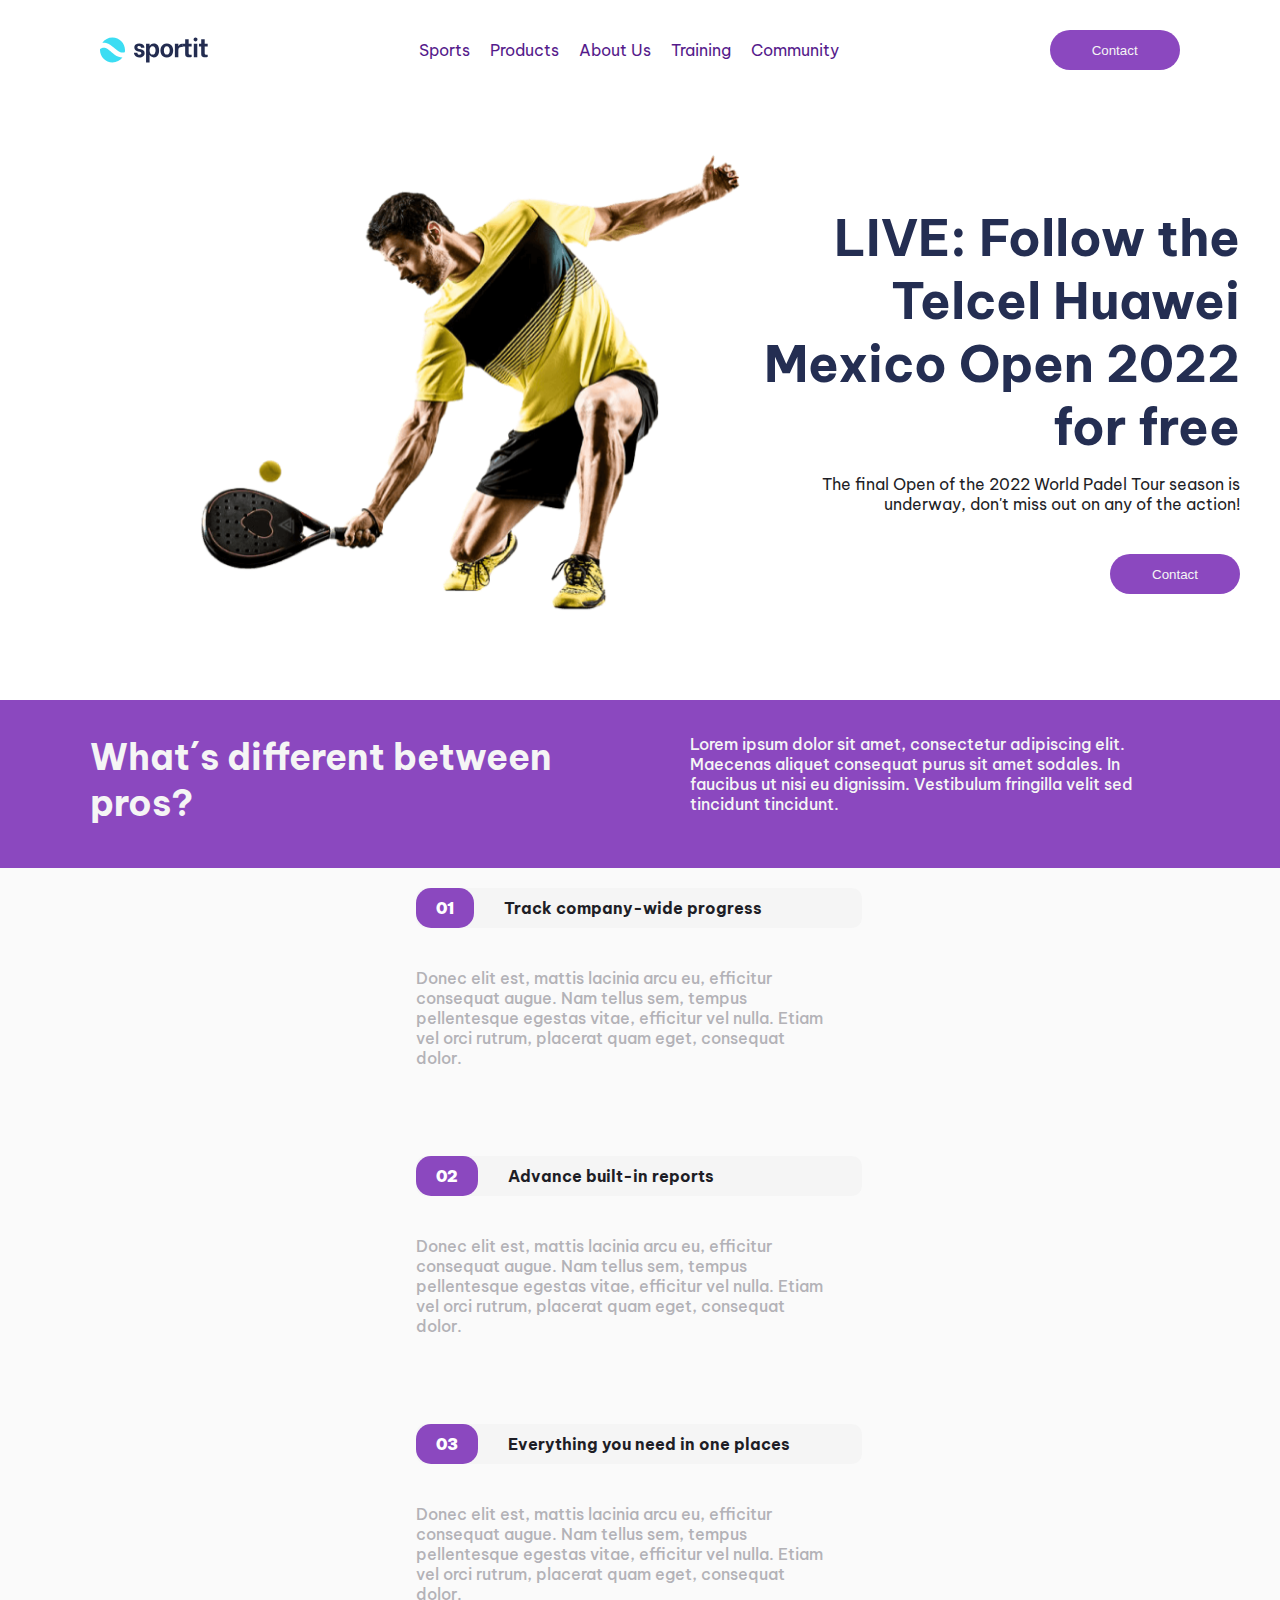
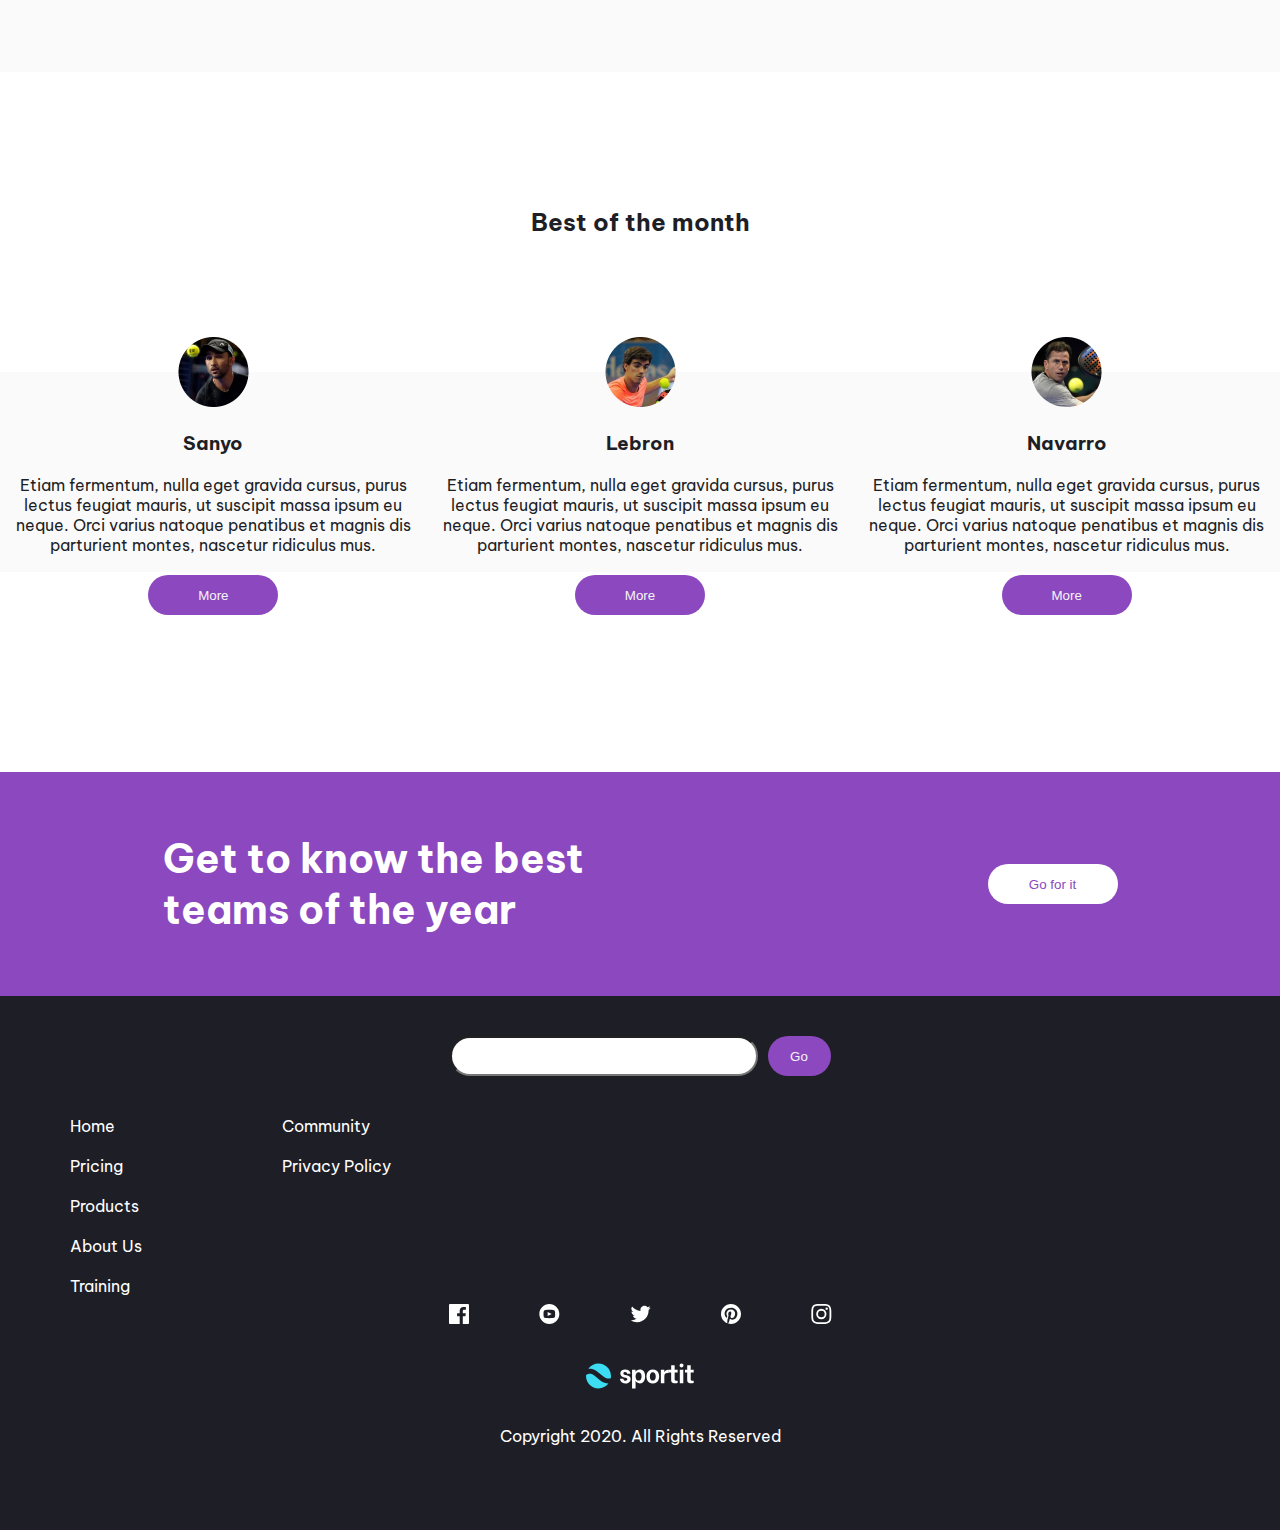
==== commit 62a866f6: "actualizacion" ====
--- a/Examen-Practico-Final-FE1-FabianMardones/root/index.html
+++ b/Examen-Practico-Final-FE1-FabianMardones/root/index.html
@@ -30,6 +30,11 @@
             <button>Contact</button>
             <svg class="menu-hamburguesa" xmlns="http://www.w3.org/2000/svg" width="25" height="18"><g fill="#242D52" fill-rule="evenodd"><path d="M0 0h25v4H0zM0 7h25v4H0zM0 14h25v4H0z"/></g></svg>
     </header>
+
+
+
+
+
     <section class="section1">
         <div class="img">
             <img src="./img/padel-intro.png" alt="">
@@ -41,52 +46,119 @@
             </div>
         </div>
     </section>
+
+
+
+
+
     <div class="between">
         <h2>What´s different between pros?</h2>
-        <p>Manage provides all the functionality your
+        <p class="textmobile">Manage provides all the functionality your
             teas needs, without the complexity. Our software is tailor-made for modern digital product teams</p>
+        <p class="textdesktop">Lorem ipsum dolor sit amet, consectetur adipiscing elit. Maecenas aliquet consequat purus sit amet sodales. In faucibus ut nisi eu dignissim. Vestibulum fringilla velit sed tincidunt tincidunt.</p> 
     </div>
+
+
+
+
+
 
     <section class="section2">
         <div class="card">
             <h4><strong>01</strong>Track company-wide progress<br><p>Donec elit est, mattis lacinia arcu eu, efficitur consequat augue. Nam tellus sem, tempus pellentesque egestas vitae, efficitur vel nulla. Etiam vel orci rutrum, placerat quam eget, consequat dolor.</p></h4>
         </div>
         <div class="card">
-            <h4><strong>02</strong>Track company-wide progress<br><p>Donec elit est, mattis lacinia arcu eu, efficitur consequat augue. Nam tellus sem, tempus pellentesque egestas vitae, efficitur vel nulla. Etiam vel orci rutrum, placerat quam eget, consequat dolor.</p></h4>
+            <h4><strong>02</strong>Advance built-in reports<br><p>Donec elit est, mattis lacinia arcu eu, efficitur consequat augue. Nam tellus sem, tempus pellentesque egestas vitae, efficitur vel nulla. Etiam vel orci rutrum, placerat quam eget, consequat dolor.</p></h4>
         </div>
         <div class="card">
-            <h4><strong>03</strong>Track company-wide progress<br><p>Donec elit est, mattis lacinia arcu eu, efficitur consequat augue. Nam tellus sem, tempus pellentesque egestas vitae, efficitur vel nulla. Etiam vel orci rutrum, placerat quam eget, consequat dolor.</p></h4>
+            <h4><strong>03</strong>Everything you need in one places<br><p>Donec elit est, mattis lacinia arcu eu, efficitur consequat augue. Nam tellus sem, tempus pellentesque egestas vitae, efficitur vel nulla. Etiam vel orci rutrum, placerat quam eget, consequat dolor.</p></h4>
         </div>
     </section>
 
+
+
+
+
+
+    <div class="titulo">
+        <h2>Best of the month</h2>
+        </div>
     <section class="section3">
-        <h2>Best of the month</h2>
-        <div class="card">
-            <img src="./img/avatar.lebron.png" alt="imagen lebron">
+        <div class="card sanyo">
+            <img src="./img/avatar-sanyo.png" alt="imagen Sanyo">
+            <h3>Sanyo</h3>
+            <p>Etiam fermentum, nulla eget gravida cursus, purus lectus feugiat mauris, ut suscipit massa ipsum eu neque. Orci varius natoque penatibus et magnis dis parturient montes, nascetur ridiculus mus. </p>
+            <button>More</button>
+        </div>
+
+        <div class="card lebron">
+            <img src="./img/avatar.lebron.png" alt="imagen Lebron">
             <h3>Lebron</h3>
             <p>Etiam fermentum, nulla eget gravida cursus, purus lectus feugiat mauris, ut suscipit massa ipsum eu neque. Orci varius natoque penatibus et magnis dis parturient montes, nascetur ridiculus mus. </p>
             <button>More</button>
         </div>
-        
-        <div class="card">
-            <img src="./img/avatar.lebron.png" alt="imagen lebron">
-            <h3>Lebron</h3>
+
+        <div class="card navarro">
+            <img src="./img/avatar-navarro.png" alt="imagen Navarro">
+            <h3>Navarro</h3>
             <p>Etiam fermentum, nulla eget gravida cursus, purus lectus feugiat mauris, ut suscipit massa ipsum eu neque. Orci varius natoque penatibus et magnis dis parturient montes, nascetur ridiculus mus. </p>
             <button>More</button>
         </div>
-        
-        <div class="card">
-            <img src="./img/avatar.lebron.png" alt="imagen lebron">
-            <h3>Lebron</h3>
-            <p>Etiam fermentum, nulla eget gravida cursus, purus lectus feugiat mauris, ut suscipit massa ipsum eu neque. Orci varius natoque penatibus et magnis dis parturient montes, nascetur ridiculus mus. </p>
-            <button>More</button>
-        </div>
-        
     </section>
-    <div class="between2">
+
+
+
+
+
+    <section class="between2">
         <h2>Get to know the best
             teams of the year</h2>
-        <button>Go for it</button>
-    </div>
+            <button>Go for it</button> 
+    </section>
+
+
+
+
+
+    <footer class="">
+        <form action="">
+            <label for=""></label>
+            <input type="text" name="" id="">
+            <button>Go</button>
+        </form> 
+        <nav>
+            <li>Home</li>
+            <li>Pricing</li>
+            <li>Products</li>
+            <li>About Us</li>
+            <li>Training</li>
+            <li>Community</li>
+            <li>Privacy Policy</li>
+        </nav>
+        <div class="icon">
+            <a href="#"><svg xmlns="http://www.w3.org/2000/svg" width="20" height="20"><path fill="#FFF" d="M18.896 0H1.104C.494 0 0 .494 0 1.104v17.793C0 19.506.494 20 1.104 20h9.58v-7.745H8.076V9.237h2.606V7.01c0-2.583 1.578-3.99 3.883-3.99 1.104 0 2.052.082 2.329.119v2.7h-1.598c-1.254 0-1.496.597-1.496 1.47v1.928h2.989l-.39 3.018h-2.6V20h5.098c.608 0 1.102-.494 1.102-1.104V1.104C20 .494 19.506 0 18.896 0z"/></svg></a>
+            <a href="#"><svg xmlns="http://www.w3.org/2000/svg" width="21" height="20"><path fill="#FFF" d="M10.333 0c-5.522 0-10 4.478-10 10 0 5.523 4.478 10 10 10 5.523 0 10-4.477 10-10 0-5.522-4.477-10-10-10zm3.701 14.077c-1.752.12-5.653.12-7.402 0C4.735 13.947 4.514 13.018 4.5 10c.014-3.024.237-3.947 2.132-4.077 1.749-.12 5.651-.12 7.402 0 1.898.13 2.118 1.059 2.133 4.077-.015 3.024-.238 3.947-2.133 4.077zM8.667 8.048l4.097 1.949-4.097 1.955V8.048z"/></svg></a>
+            <a href="#"><svg xmlns="http://www.w3.org/2000/svg" width="21" height="18"><path fill="#FFF" d="M20.667 2.797a8.192 8.192 0 01-2.357.646 4.11 4.11 0 001.804-2.27 8.22 8.22 0 01-2.606.996A4.096 4.096 0 0014.513.873c-2.649 0-4.595 2.472-3.997 5.038a11.648 11.648 0 01-8.457-4.287 4.109 4.109 0 001.27 5.478A4.086 4.086 0 011.47 6.59c-.045 1.901 1.317 3.68 3.29 4.075a4.113 4.113 0 01-1.853.07 4.106 4.106 0 003.834 2.85 8.25 8.25 0 01-6.075 1.7 11.616 11.616 0 006.29 1.843c7.618 0 11.922-6.434 11.662-12.205a8.354 8.354 0 002.048-2.124z"/></svg></a>
+            <a href="#"><svg xmlns="http://www.w3.org/2000/svg" width="20" height="20"><path fill="#FFF" d="M10 0C4.478 0 0 4.477 0 10c0 4.237 2.636 7.855 6.356 9.312-.088-.791-.167-2.005.035-2.868.182-.78 1.172-4.97 1.172-4.97s-.299-.6-.299-1.486c0-1.39.806-2.428 1.81-2.428.852 0 1.264.64 1.264 1.408 0 .858-.545 2.14-.828 3.33-.236.995.5 1.807 1.48 1.807 1.778 0 3.144-1.874 3.144-4.58 0-2.393-1.72-4.068-4.177-4.068-2.845 0-4.515 2.135-4.515 4.34 0 .859.331 1.781.745 2.281a.3.3 0 01.069.288l-.278 1.133c-.044.183-.145.223-.335.134-1.249-.581-2.03-2.407-2.03-3.874 0-3.154 2.292-6.052 6.608-6.052 3.469 0 6.165 2.473 6.165 5.776 0 3.447-2.173 6.22-5.19 6.22-1.013 0-1.965-.525-2.291-1.148l-.623 2.378c-.226.869-.835 1.958-1.244 2.621.937.29 1.931.446 2.962.446 5.522 0 10-4.477 10-10S15.522 0 10 0z"/></svg></a>
+            <a href="#"><svg xmlns="http://www.w3.org/2000/svg" width="21" height="20"><path fill="#FFF" d="M10.333 1.802c2.67 0 2.987.01 4.042.059 2.71.123 3.976 1.409 4.1 4.099.048 1.054.057 1.37.057 4.04 0 2.672-.01 2.988-.058 4.042-.124 2.687-1.386 3.975-4.099 4.099-1.055.048-1.37.058-4.042.058-2.67 0-2.986-.01-4.04-.058-2.717-.124-3.976-1.416-4.1-4.1-.048-1.054-.058-1.37-.058-4.041 0-2.67.01-2.986.058-4.04.124-2.69 1.387-3.977 4.1-4.1 1.054-.048 1.37-.058 4.04-.058zm0-1.802C7.618 0 7.278.012 6.211.06 2.579.227.56 2.242.394 5.877.345 6.944.334 7.284.334 10s.011 3.057.06 4.123c.166 3.632 2.181 5.65 5.816 5.817 1.068.048 1.408.06 4.123.06 2.716 0 3.057-.012 4.124-.06 3.628-.167 5.651-2.182 5.816-5.817.049-1.066.06-1.407.06-4.123s-.011-3.056-.06-4.122C20.11 2.249 18.093.228 14.458.06 13.39.01 13.049 0 10.333 0zm0 4.865a5.135 5.135 0 100 10.27 5.135 5.135 0 000-10.27zm0 8.468a3.333 3.333 0 110-6.666 3.333 3.333 0 010 6.666zm5.339-9.87a1.2 1.2 0 10-.001 2.4 1.2 1.2 0 000-2.4z"/></svg></a>
+        </div>
+        <div class="logofooter">
+            <svg width="108" height="26" viewBox="0 0 108 26" fill="none" xmlns="http://www.w3.org/2000/svg">
+                <path fill-rule="evenodd" clip-rule="evenodd" d="M24.8196 15.1278C24.9382 14.4363 25 13.7253 25 13C25 6.09644 19.4036 0.5 12.5 0.5C8.31396 0.5 4.6085 2.55766 2.33991 5.71671C3.60762 5.54137 4.86107 5.62264 6.10323 5.93808C9.23662 6.73379 11.9017 8.9669 14.0623 10.7857L14.2343 10.9306C16.5219 12.857 18.38 14.4217 20.3729 15.1628C21.6644 15.6431 23.0789 15.7956 24.8196 15.1278ZM22.443 20.5765C20.1592 23.5691 16.5551 25.5 12.5 25.5C5.59644 25.5 0 19.9036 0 13C0 12.6428 0.0149802 12.2892 0.0443467 11.9396C2.10785 10.528 3.63023 10.4688 4.87256 10.7843C6.70365 11.2493 8.50642 12.6444 10.8421 14.6108C10.9808 14.7275 11.1215 14.8464 11.2643 14.9671L11.2643 14.9671C13.3148 16.7 15.7925 18.794 18.6301 19.8493C19.8564 20.3053 21.1271 20.564 22.443 20.5765Z" fill="#3CDDF3"/>
+                <path d="M39.4058 20.4032C38.2775 20.4032 37.3007 20.1908 36.4755 19.7661C35.6672 19.3413 35.0525 18.7892 34.6315 18.1096C34.2105 17.413 34 16.6825 34 15.9179V15.765H37.4102V15.9179C37.4102 16.3767 37.587 16.7844 37.9406 17.1412C38.2943 17.498 38.8079 17.6764 39.4815 17.6764C40.0373 17.6764 40.4835 17.5489 40.8203 17.2941C41.174 17.0223 41.3508 16.657 41.3508 16.1983C41.3508 15.7905 41.1993 15.4677 40.8961 15.2299C40.593 14.992 40.2141 14.8391 39.7594 14.7712L38.2438 14.4653C37.2502 14.2785 36.3492 13.8792 35.5409 13.2676C34.7326 12.656 34.3284 11.73 34.3284 10.4898C34.3284 9.2156 34.7915 8.22171 35.7177 7.50816C36.6439 6.77761 37.8312 6.41234 39.2795 6.41234C40.3404 6.41234 41.2582 6.60771 42.0329 6.99847C42.8075 7.38923 43.3969 7.90741 43.8011 8.55301C44.2053 9.18162 44.4073 9.8612 44.4073 10.5917V10.6937H40.9972V10.6172C40.9972 10.2095 40.8456 9.83571 40.5425 9.49592C40.2394 9.13914 39.7762 8.96076 39.1532 8.96076C38.6311 8.96076 38.2101 9.09667 37.8901 9.3685C37.5702 9.64033 37.4102 9.99711 37.4102 10.4388C37.4102 10.8466 37.5702 11.1694 37.8901 11.4072C38.2269 11.6451 38.6395 11.8065 39.1279 11.8914L40.7951 12.2227C41.8729 12.4606 42.7822 12.8938 43.5232 13.5224C44.2642 14.134 44.6347 15.009 44.6347 16.1473C44.6347 16.9968 44.4073 17.7443 43.9527 18.3899C43.498 19.0355 42.8665 19.5367 42.0581 19.8935C41.2666 20.2333 40.3825 20.4032 39.4058 20.4032Z" fill="#fff"/>
+                <path d="M53.8331 20.4032C52.7048 20.4032 51.8207 20.1398 51.1807 19.6131C50.5408 19.0865 50.0693 18.5088 49.7661 17.8802H49.564V25.5H46.0528V6.74363H49.564V8.83333H49.7661C50.0356 8.25569 50.4903 7.71203 51.1302 7.20234C51.7701 6.67567 52.6627 6.41234 53.8078 6.41234C55.5087 6.41234 56.8138 7.04944 57.7232 8.32365C58.6494 9.59786 59.1125 11.3053 59.1125 13.446C59.1125 15.5357 58.6494 17.2176 57.7232 18.4918C56.8138 19.7661 55.5171 20.4032 53.8331 20.4032ZM52.5701 17.5999C53.5805 17.5999 54.3299 17.1922 54.8182 16.3767C55.3235 15.5612 55.5761 14.5758 55.5761 13.4205C55.5761 12.2992 55.3235 11.3393 54.8182 10.5408C54.3299 9.72528 53.5805 9.31753 52.5701 9.31753C51.5765 9.31753 50.8271 9.72528 50.3219 10.5408C49.8167 11.3563 49.564 12.3247 49.564 13.446C49.564 14.5843 49.8167 15.5612 50.3219 16.3767C50.8271 17.1922 51.5765 17.5999 52.5701 17.5999Z" fill="#fff"/>
+                <path d="M66.7947 20.4032C65.3969 20.4032 64.2181 20.0889 63.2582 19.4602C62.3152 18.8146 61.6079 17.9652 61.1363 16.9118C60.6648 15.8585 60.429 14.7032 60.429 13.446C60.429 12.1888 60.6564 11.0335 61.1111 9.98012C61.5826 8.90979 62.2983 8.05182 63.2582 7.40622C64.2181 6.76062 65.3969 6.43782 66.7947 6.43782C68.1924 6.43782 69.3713 6.76062 70.3312 7.40622C71.2911 8.03483 72.0068 8.87581 72.4783 9.92915C72.9498 10.9825 73.1856 12.1378 73.1856 13.395C73.1856 14.6522 72.9498 15.816 72.4783 16.8863C72.0068 17.9397 71.2911 18.7892 70.3312 19.4348C69.3713 20.0804 68.1924 20.4032 66.7947 20.4032ZM66.7947 17.5489C67.7714 17.5489 68.504 17.1582 68.9924 16.3767C69.4976 15.5782 69.7502 14.5843 69.7502 13.395C69.7502 12.2057 69.4976 11.2288 68.9924 10.4643C68.504 9.68281 67.7714 9.29205 66.7947 9.29205C65.818 9.29205 65.0854 9.68281 64.597 10.4643C64.1087 11.2288 63.8645 12.2057 63.8645 13.395C63.8645 14.5843 64.1087 15.5782 64.597 16.3767C65.1022 17.1582 65.8348 17.5489 66.7947 17.5489Z" fill="#fff"/>
+                <path d="M74.8759 6.74363H78.3366V8.8843H78.5134C78.7323 8.28967 79.1365 7.78848 79.7259 7.38073C80.3153 6.956 81.0732 6.74363 81.9994 6.74363C82.353 6.74363 82.6561 6.77761 82.9088 6.84557L82.7572 10.0821C82.3362 9.96313 81.8899 9.90367 81.4184 9.90367C80.3743 9.90367 79.5996 10.184 79.0944 10.7446C78.5892 11.2883 78.3366 12.1972 78.3366 13.4715V20.1993H74.8759V6.74363Z" fill="#fff"/>
+                <path d="M88.661 9.49592V15.4847C88.661 16.0793 88.6863 16.5211 88.7368 16.8099C88.8042 17.0987 88.9726 17.3281 89.242 17.498C89.5115 17.6679 89.9493 17.7528 90.5556 17.7528C90.9092 17.7528 91.2713 17.7188 91.6418 17.6509V20.0974C91.4565 20.1313 91.1197 20.1738 90.6314 20.2248C90.1598 20.2757 89.6967 20.3012 89.242 20.3012C88.0127 20.3012 87.0949 20.1228 86.4886 19.7661C85.8992 19.3923 85.5287 18.9336 85.3772 18.3899C85.2256 17.8293 85.1498 17.1157 85.1498 16.2492V9.49592H82.9269V6.74363H85.1751V2.36035H88.661V6.74363H91.6418V9.49592H88.661Z" fill="#fff"/>
+                <path d="M93.8116 6.74363H97.2976V20.1993H93.8116V6.74363ZM95.5294 4.42457C94.9736 4.42457 94.5105 4.23768 94.14 3.86391C93.7695 3.47316 93.5843 3.00595 93.5843 2.46228C93.5843 1.90163 93.7695 1.43442 94.14 1.06065C94.5105 0.686884 94.9736 0.5 95.5294 0.5C96.0851 0.5 96.5482 0.695379 96.9187 1.08614C97.2892 1.45991 97.4744 1.91862 97.4744 2.46228C97.4744 3.00595 97.2892 3.47316 96.9187 3.86391C96.5482 4.23768 96.0851 4.42457 95.5294 4.42457Z" fill="#fff"/>
+                <path d="M104.703 9.49592V15.4847C104.703 16.0793 104.729 16.5211 104.779 16.8099C104.847 17.0987 105.015 17.3281 105.284 17.498C105.554 17.6679 105.992 17.7528 106.598 17.7528C106.952 17.7528 107.314 17.7188 107.684 17.6509V20.0974C107.499 20.1313 107.162 20.1738 106.674 20.2248C106.202 20.2757 105.739 20.3012 105.284 20.3012C104.055 20.3012 103.137 20.1228 102.531 19.7661C101.942 19.3923 101.571 18.9336 101.42 18.3899C101.268 17.8293 101.192 17.1157 101.192 16.2492V9.49592H98.9693V6.74363H101.218V2.36035H104.703V6.74363H107.684V9.49592H104.703Z" fill="#fff"/>
+                </svg>
+        </div>
+            <div class="copy">
+                <p>Copyright 2020. All Rights Reserved</p>
+            </div>
+        </div>
+    </footer>
+    
 </body>
 </html>--- a/Examen-Practico-Final-FE1-FabianMardones/root/css/style.css
+++ b/Examen-Practico-Final-FE1-FabianMardones/root/css/style.css
@@ -15,8 +15,8 @@
     font-family: 'Be Vietnam Pro', sans-serif;
     font-weight: 400, 500, 700;
     color: var(--blumarine);
-    background-color: #F5F5F5;
-    height: 100vh;
+    background-color:  #FFFFFF;
+    height: 100%;
 }
 
 header{
@@ -43,6 +43,11 @@
 }
 
 
+
+body{
+    height: 100%;
+    width: 100%;
+}
 .section1 {
     display: flex;
     justify-content: space-around;
@@ -52,6 +57,7 @@
 
 .img img {
     width: 400px;
+    height: 341px;
     margin-bottom: 30px ;
 }
 .section1 h1{
@@ -117,18 +123,25 @@
     font-size: 16px;
     color: var(--primary);
 }
+.between .textdesktop{
+    display: none;
+}
+
+
+
+
 .section2{
     display: flex;
     flex-wrap: wrap;
     justify-content: center;
     align-items: center;
-    margin-top: 50px;
+    background-color: #FAFAFA;
 
 }
 .card{
     height: 228px;
     width: 448px;
-    margin: 30px 100px;
+    margin: 20px 100px;
 }
 .card h4{
     height: 20px;
@@ -136,7 +149,6 @@
     padding-top: 10px;
     padding-bottom: 30px;
     border-radius: 10px;
-
     background-color: #ebd9f8;
 }
 .card strong{
@@ -155,21 +167,31 @@
     color: #B3B2B7;
     font-weight: 500;
 }
+
+
+
+
+.titulo{
+    display: flex;
+    justify-content: center;
+    align-items: center;
+    height: 300px;
+}
 .section3{
     display: flex;
     justify-content: center;
-    align-items: center;
-    flex-direction: column;
     text-align: center;
-    margin-bottom: 20px;
+    height: 400px;
+    width: 100%;
 }
 .section3 .card{
+    position: absolute;
     background-color: #FAFAFA;
     height: 200px;
-    margin: 60px;
+    margin: 0px;
 }
 .section3 .card img{
-    margin-top: -30px;
+    margin-top: -35px;
 }
 .section3 .card h3{
     margin: 20px;
@@ -177,21 +199,30 @@
 .section3 .card p{
     margin: 20px 0;
 }
+.section3 .sanyo{
+    position: relative;
+    display: none;
+}
+.section3 .navarro{
+    position: relative;
+    display: none;
+}
+
+
 
 
 
 .between2{
     display: flex;
+    justify-content: center;
+    align-items: center;
     flex-direction: column;
-    justify-content: center;
-    align-items: center;
     background-color: var(--blusky);
-    margin-top: 50px;
-    height: 380px;
-    width: 100%;
-}
+    height: 366px;
+}
+
 .between2 h2{
-    width: 300px;
+    width: 324px;
     height: 192px;
     font-weight: 700;
     font-size: 40px;
@@ -199,30 +230,70 @@
     color: #fff;
 }
 .between2 button{
-    margin-top: 50px;
+    margin-top: 0;
     background-color: var(--blumarine);   
 }
 footer{
+    width: 100%;
+    height: 534px;
+    padding: 40px 0 40px 0px;
     background-color: #1E1E26;
-    display: flex;
-    justify-content: space-around;
+    color: #FFFFFF;
+}
+form{
+    display: flex;
+    justify-content: center;
+} 
+input{
+    border-radius: 20px;
+    width: 308px;
+}  
+form button{
+    width: 63px;
+    margin-left: 10px;
+}
+footer nav{
+    height: 200px;
+    width: 400px;
+    margin-top: 30px;
+    display: flex;
     flex-direction: column;
-    height: 440px;
-}
-
-form{
-
-}
-
-
-
-
-
-
-
-
-
-@media only screen and (min-width: 780px) {
+    align-items: flex-start;
+    flex-wrap: wrap;
+}
+footer nav li{
+    margin: 10px 70px;
+    list-style-type: none;
+}
+footer .icon{
+    height: 20px;
+    display: flex;
+    justify-content: center;
+    align-items: center;
+}
+footer .icon a{
+    margin: 0 35px;
+}
+footer .logofooter{
+    height: 100px;
+    display: flex;
+    justify-content: center;
+    align-items: center;
+}
+.copy{
+    display: flex;
+    justify-content: center;
+    align-items: center;
+}
+
+
+
+
+
+
+
+
+@media only screen and (min-width: 900px) {
     header .menu-hamburguesa {
         display: none;
     }
@@ -240,17 +311,46 @@
         flex-wrap: wrap;
         justify-content: center;
         align-items: center;
-        height: 1000px;
+        height: 500px;
         max-height: 60%;
         max-width: 80%;
         margin: 50px 200px;
+    }
+    .img img {
+        width: 540px;
+        height: 461px;
+    }
+    .section1 h1{
+        width: 500px;
+    }
+    .section1 p{
+        width: 500px;
+    }
+    .section1 .button{
+        width: 130px;
+        margin-right: 50px;
 
     }
     .between {
         background-color: var(--violet);
         display: flex;
-        flex-wrap: wrap;
-        align-items: center;  
+        justify-content: center;
+        align-items: center;
+        flex-direction: row;
+        height: 168px;
+    }
+    .between h2{
+        width: 500px;
+        margin-top: 50px;
+    }
+    .between .textmobile{
+        display: none;
+    }
+    .between .textdesktop{
+        display: block;
+        width: 500px;
+        margin-left: 100px;
+        margin-top: 50px;
     }
     .section2 h4{
         background-color: #F5F5F5;
@@ -263,34 +363,56 @@
         background-color: var(--violet);
         display: flex;
         align-items: center;
-        flex-wrap: wrap;
-    }
-
-    .section3.{
+        justify-content: space-around;
+        flex-direction: row;
+        height: 224px;
+    }
+    .between2 h2{
         display: flex;
-        flex-wrap: wrap;
-        max-height: 20%;
-    }
-
-
-}
-
-
-
-
-
-
-
-
-
-
-
-
-
-
-
-
-
-
-
-
+        align-items: center;
+        text-align: start;
+        width: 500px;
+    }
+    .between2 button{
+        background-color: #FFFFFF;
+        color: var(--violet);
+    }
+    .section3 .card{
+        position: relative;
+        background-color: #FAFAFA;
+        height: 200px;
+        margin: 0px;
+        }
+    
+        .section3 .sanyo{
+            position: relative;
+            display: block;
+        }
+
+        .section3 .navarro{
+            position: relative;
+            display: block;
+        }
+        
+
+
+
+
+
+
+
+
+
+
+
+
+
+
+
+
+
+
+
+
+
+
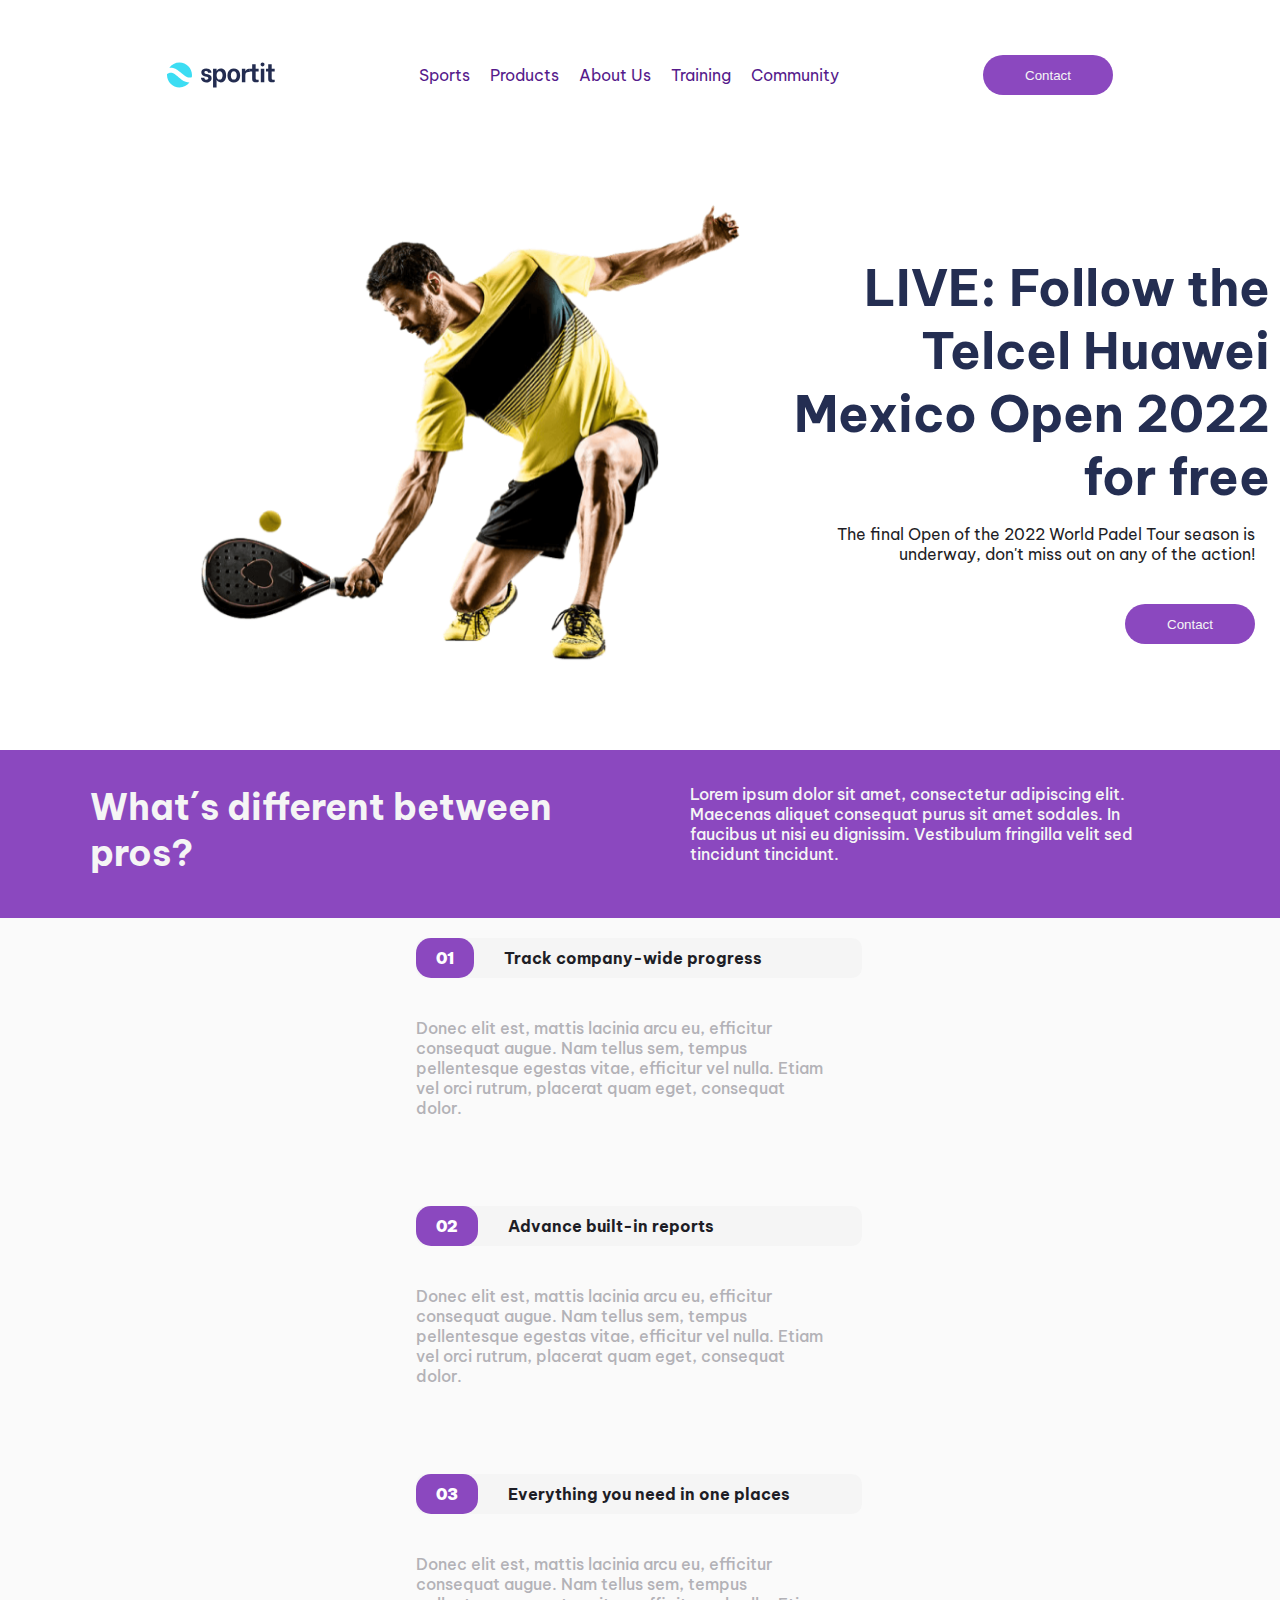
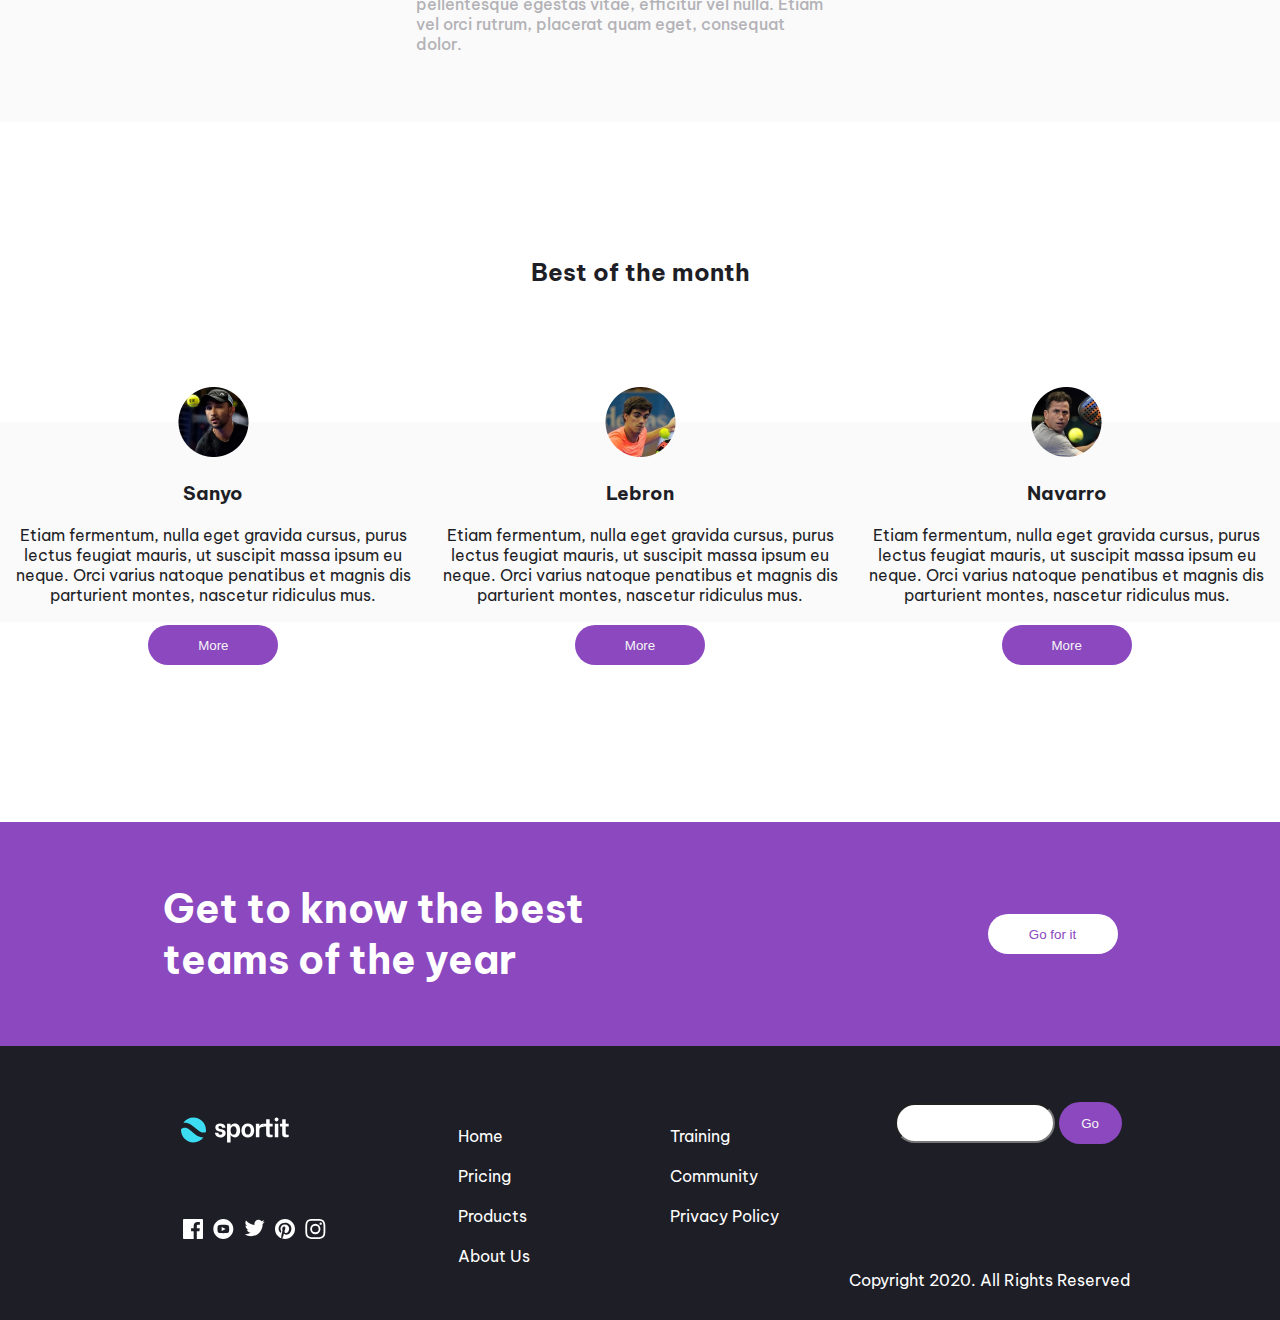
==== commit cabd1b01: "actualización" ====
--- a/Examen-Practico-Final-FE1-FabianMardones/root/index.html
+++ b/Examen-Practico-Final-FE1-FabianMardones/root/index.html
@@ -9,6 +9,8 @@
     <link rel="stylesheet" href="./css/style.css">
 </head>
 <body>
+
+<!--Este es el header, incluye en menú de navegación y el ícono del menú de hamburguesa, que está -->
     <header>
         <svg class="logo" width="108" height="26" viewBox="0 0 108 26" fill="none" xmlns="http://www.w3.org/2000/svg">
             <path fill-rule="evenodd" clip-rule="evenodd" d="M24.8196 15.1278C24.9382 14.4363 25 13.7253 25 13C25 6.09644 19.4036 0.5 12.5 0.5C8.31396 0.5 4.6085 2.55766 2.33991 5.71671C3.60762 5.54137 4.86107 5.62264 6.10323 5.93808C9.23662 6.73379 11.9017 8.9669 14.0623 10.7857L14.2343 10.9306C16.5219 12.857 18.38 14.4217 20.3729 15.1628C21.6644 15.6431 23.0789 15.7956 24.8196 15.1278ZM22.443 20.5765C20.1592 23.5691 16.5551 25.5 12.5 25.5C5.59644 25.5 0 19.9036 0 13C0 12.6428 0.0149802 12.2892 0.0443467 11.9396C2.10785 10.528 3.63023 10.4688 4.87256 10.7843C6.70365 11.2493 8.50642 12.6444 10.8421 14.6108C10.9808 14.7275 11.1215 14.8464 11.2643 14.9671L11.2643 14.9671C13.3148 16.7 15.7925 18.794 18.6301 19.8493C19.8564 20.3053 21.1271 20.564 22.443 20.5765Z" fill="#3CDDF3"/>
@@ -116,32 +118,7 @@
             <button>Go for it</button> 
     </section>
 
-
-
-
-
-    <footer class="">
-        <form action="">
-            <label for=""></label>
-            <input type="text" name="" id="">
-            <button>Go</button>
-        </form> 
-        <nav>
-            <li>Home</li>
-            <li>Pricing</li>
-            <li>Products</li>
-            <li>About Us</li>
-            <li>Training</li>
-            <li>Community</li>
-            <li>Privacy Policy</li>
-        </nav>
-        <div class="icon">
-            <a href="#"><svg xmlns="http://www.w3.org/2000/svg" width="20" height="20"><path fill="#FFF" d="M18.896 0H1.104C.494 0 0 .494 0 1.104v17.793C0 19.506.494 20 1.104 20h9.58v-7.745H8.076V9.237h2.606V7.01c0-2.583 1.578-3.99 3.883-3.99 1.104 0 2.052.082 2.329.119v2.7h-1.598c-1.254 0-1.496.597-1.496 1.47v1.928h2.989l-.39 3.018h-2.6V20h5.098c.608 0 1.102-.494 1.102-1.104V1.104C20 .494 19.506 0 18.896 0z"/></svg></a>
-            <a href="#"><svg xmlns="http://www.w3.org/2000/svg" width="21" height="20"><path fill="#FFF" d="M10.333 0c-5.522 0-10 4.478-10 10 0 5.523 4.478 10 10 10 5.523 0 10-4.477 10-10 0-5.522-4.477-10-10-10zm3.701 14.077c-1.752.12-5.653.12-7.402 0C4.735 13.947 4.514 13.018 4.5 10c.014-3.024.237-3.947 2.132-4.077 1.749-.12 5.651-.12 7.402 0 1.898.13 2.118 1.059 2.133 4.077-.015 3.024-.238 3.947-2.133 4.077zM8.667 8.048l4.097 1.949-4.097 1.955V8.048z"/></svg></a>
-            <a href="#"><svg xmlns="http://www.w3.org/2000/svg" width="21" height="18"><path fill="#FFF" d="M20.667 2.797a8.192 8.192 0 01-2.357.646 4.11 4.11 0 001.804-2.27 8.22 8.22 0 01-2.606.996A4.096 4.096 0 0014.513.873c-2.649 0-4.595 2.472-3.997 5.038a11.648 11.648 0 01-8.457-4.287 4.109 4.109 0 001.27 5.478A4.086 4.086 0 011.47 6.59c-.045 1.901 1.317 3.68 3.29 4.075a4.113 4.113 0 01-1.853.07 4.106 4.106 0 003.834 2.85 8.25 8.25 0 01-6.075 1.7 11.616 11.616 0 006.29 1.843c7.618 0 11.922-6.434 11.662-12.205a8.354 8.354 0 002.048-2.124z"/></svg></a>
-            <a href="#"><svg xmlns="http://www.w3.org/2000/svg" width="20" height="20"><path fill="#FFF" d="M10 0C4.478 0 0 4.477 0 10c0 4.237 2.636 7.855 6.356 9.312-.088-.791-.167-2.005.035-2.868.182-.78 1.172-4.97 1.172-4.97s-.299-.6-.299-1.486c0-1.39.806-2.428 1.81-2.428.852 0 1.264.64 1.264 1.408 0 .858-.545 2.14-.828 3.33-.236.995.5 1.807 1.48 1.807 1.778 0 3.144-1.874 3.144-4.58 0-2.393-1.72-4.068-4.177-4.068-2.845 0-4.515 2.135-4.515 4.34 0 .859.331 1.781.745 2.281a.3.3 0 01.069.288l-.278 1.133c-.044.183-.145.223-.335.134-1.249-.581-2.03-2.407-2.03-3.874 0-3.154 2.292-6.052 6.608-6.052 3.469 0 6.165 2.473 6.165 5.776 0 3.447-2.173 6.22-5.19 6.22-1.013 0-1.965-.525-2.291-1.148l-.623 2.378c-.226.869-.835 1.958-1.244 2.621.937.29 1.931.446 2.962.446 5.522 0 10-4.477 10-10S15.522 0 10 0z"/></svg></a>
-            <a href="#"><svg xmlns="http://www.w3.org/2000/svg" width="21" height="20"><path fill="#FFF" d="M10.333 1.802c2.67 0 2.987.01 4.042.059 2.71.123 3.976 1.409 4.1 4.099.048 1.054.057 1.37.057 4.04 0 2.672-.01 2.988-.058 4.042-.124 2.687-1.386 3.975-4.099 4.099-1.055.048-1.37.058-4.042.058-2.67 0-2.986-.01-4.04-.058-2.717-.124-3.976-1.416-4.1-4.1-.048-1.054-.058-1.37-.058-4.041 0-2.67.01-2.986.058-4.04.124-2.69 1.387-3.977 4.1-4.1 1.054-.048 1.37-.058 4.04-.058zm0-1.802C7.618 0 7.278.012 6.211.06 2.579.227.56 2.242.394 5.877.345 6.944.334 7.284.334 10s.011 3.057.06 4.123c.166 3.632 2.181 5.65 5.816 5.817 1.068.048 1.408.06 4.123.06 2.716 0 3.057-.012 4.124-.06 3.628-.167 5.651-2.182 5.816-5.817.049-1.066.06-1.407.06-4.123s-.011-3.056-.06-4.122C20.11 2.249 18.093.228 14.458.06 13.39.01 13.049 0 10.333 0zm0 4.865a5.135 5.135 0 100 10.27 5.135 5.135 0 000-10.27zm0 8.468a3.333 3.333 0 110-6.666 3.333 3.333 0 010 6.666zm5.339-9.87a1.2 1.2 0 10-.001 2.4 1.2 1.2 0 000-2.4z"/></svg></a>
-        </div>
+    <nav class="navlinks">
         <div class="logofooter">
             <svg width="108" height="26" viewBox="0 0 108 26" fill="none" xmlns="http://www.w3.org/2000/svg">
                 <path fill-rule="evenodd" clip-rule="evenodd" d="M24.8196 15.1278C24.9382 14.4363 25 13.7253 25 13C25 6.09644 19.4036 0.5 12.5 0.5C8.31396 0.5 4.6085 2.55766 2.33991 5.71671C3.60762 5.54137 4.86107 5.62264 6.10323 5.93808C9.23662 6.73379 11.9017 8.9669 14.0623 10.7857L14.2343 10.9306C16.5219 12.857 18.38 14.4217 20.3729 15.1628C21.6644 15.6431 23.0789 15.7956 24.8196 15.1278ZM22.443 20.5765C20.1592 23.5691 16.5551 25.5 12.5 25.5C5.59644 25.5 0 19.9036 0 13C0 12.6428 0.0149802 12.2892 0.0443467 11.9396C2.10785 10.528 3.63023 10.4688 4.87256 10.7843C6.70365 11.2493 8.50642 12.6444 10.8421 14.6108C10.9808 14.7275 11.1215 14.8464 11.2643 14.9671L11.2643 14.9671C13.3148 16.7 15.7925 18.794 18.6301 19.8493C19.8564 20.3053 21.1271 20.564 22.443 20.5765Z" fill="#3CDDF3"/>
@@ -152,13 +129,33 @@
                 <path d="M88.661 9.49592V15.4847C88.661 16.0793 88.6863 16.5211 88.7368 16.8099C88.8042 17.0987 88.9726 17.3281 89.242 17.498C89.5115 17.6679 89.9493 17.7528 90.5556 17.7528C90.9092 17.7528 91.2713 17.7188 91.6418 17.6509V20.0974C91.4565 20.1313 91.1197 20.1738 90.6314 20.2248C90.1598 20.2757 89.6967 20.3012 89.242 20.3012C88.0127 20.3012 87.0949 20.1228 86.4886 19.7661C85.8992 19.3923 85.5287 18.9336 85.3772 18.3899C85.2256 17.8293 85.1498 17.1157 85.1498 16.2492V9.49592H82.9269V6.74363H85.1751V2.36035H88.661V6.74363H91.6418V9.49592H88.661Z" fill="#fff"/>
                 <path d="M93.8116 6.74363H97.2976V20.1993H93.8116V6.74363ZM95.5294 4.42457C94.9736 4.42457 94.5105 4.23768 94.14 3.86391C93.7695 3.47316 93.5843 3.00595 93.5843 2.46228C93.5843 1.90163 93.7695 1.43442 94.14 1.06065C94.5105 0.686884 94.9736 0.5 95.5294 0.5C96.0851 0.5 96.5482 0.695379 96.9187 1.08614C97.2892 1.45991 97.4744 1.91862 97.4744 2.46228C97.4744 3.00595 97.2892 3.47316 96.9187 3.86391C96.5482 4.23768 96.0851 4.42457 95.5294 4.42457Z" fill="#fff"/>
                 <path d="M104.703 9.49592V15.4847C104.703 16.0793 104.729 16.5211 104.779 16.8099C104.847 17.0987 105.015 17.3281 105.284 17.498C105.554 17.6679 105.992 17.7528 106.598 17.7528C106.952 17.7528 107.314 17.7188 107.684 17.6509V20.0974C107.499 20.1313 107.162 20.1738 106.674 20.2248C106.202 20.2757 105.739 20.3012 105.284 20.3012C104.055 20.3012 103.137 20.1228 102.531 19.7661C101.942 19.3923 101.571 18.9336 101.42 18.3899C101.268 17.8293 101.192 17.1157 101.192 16.2492V9.49592H98.9693V6.74363H101.218V2.36035H104.703V6.74363H107.684V9.49592H104.703Z" fill="#fff"/>
-                </svg>
+            </svg>
         </div>
-            <div class="copy">
-                <p>Copyright 2020. All Rights Reserved</p>
-            </div>
+        <div class="icon">
+            <a href="#"><svg xmlns="http://www.w3.org/2000/svg" width="20" height="20"><path fill="#FFF" d="M18.896 0H1.104C.494 0 0 .494 0 1.104v17.793C0 19.506.494 20 1.104 20h9.58v-7.745H8.076V9.237h2.606V7.01c0-2.583 1.578-3.99 3.883-3.99 1.104 0 2.052.082 2.329.119v2.7h-1.598c-1.254 0-1.496.597-1.496 1.47v1.928h2.989l-.39 3.018h-2.6V20h5.098c.608 0 1.102-.494 1.102-1.104V1.104C20 .494 19.506 0 18.896 0z"/></svg></a>
+            <a href="#"><svg xmlns="http://www.w3.org/2000/svg" width="21" height="20"><path fill="#FFF" d="M10.333 0c-5.522 0-10 4.478-10 10 0 5.523 4.478 10 10 10 5.523 0 10-4.477 10-10 0-5.522-4.477-10-10-10zm3.701 14.077c-1.752.12-5.653.12-7.402 0C4.735 13.947 4.514 13.018 4.5 10c.014-3.024.237-3.947 2.132-4.077 1.749-.12 5.651-.12 7.402 0 1.898.13 2.118 1.059 2.133 4.077-.015 3.024-.238 3.947-2.133 4.077zM8.667 8.048l4.097 1.949-4.097 1.955V8.048z"/></svg></a>
+            <a href="#"><svg xmlns="http://www.w3.org/2000/svg" width="21" height="18"><path fill="#FFF" d="M20.667 2.797a8.192 8.192 0 01-2.357.646 4.11 4.11 0 001.804-2.27 8.22 8.22 0 01-2.606.996A4.096 4.096 0 0014.513.873c-2.649 0-4.595 2.472-3.997 5.038a11.648 11.648 0 01-8.457-4.287 4.109 4.109 0 001.27 5.478A4.086 4.086 0 011.47 6.59c-.045 1.901 1.317 3.68 3.29 4.075a4.113 4.113 0 01-1.853.07 4.106 4.106 0 003.834 2.85 8.25 8.25 0 01-6.075 1.7 11.616 11.616 0 006.29 1.843c7.618 0 11.922-6.434 11.662-12.205a8.354 8.354 0 002.048-2.124z"/></svg></a>
+            <a href="#"><svg xmlns="http://www.w3.org/2000/svg" width="20" height="20"><path fill="#FFF" d="M10 0C4.478 0 0 4.477 0 10c0 4.237 2.636 7.855 6.356 9.312-.088-.791-.167-2.005.035-2.868.182-.78 1.172-4.97 1.172-4.97s-.299-.6-.299-1.486c0-1.39.806-2.428 1.81-2.428.852 0 1.264.64 1.264 1.408 0 .858-.545 2.14-.828 3.33-.236.995.5 1.807 1.48 1.807 1.778 0 3.144-1.874 3.144-4.58 0-2.393-1.72-4.068-4.177-4.068-2.845 0-4.515 2.135-4.515 4.34 0 .859.331 1.781.745 2.281a.3.3 0 01.069.288l-.278 1.133c-.044.183-.145.223-.335.134-1.249-.581-2.03-2.407-2.03-3.874 0-3.154 2.292-6.052 6.608-6.052 3.469 0 6.165 2.473 6.165 5.776 0 3.447-2.173 6.22-5.19 6.22-1.013 0-1.965-.525-2.291-1.148l-.623 2.378c-.226.869-.835 1.958-1.244 2.621.937.29 1.931.446 2.962.446 5.522 0 10-4.477 10-10S15.522 0 10 0z"/></svg></a>
+            <a href="#"><svg xmlns="http://www.w3.org/2000/svg" width="21" height="20"><path fill="#FFF" d="M10.333 1.802c2.67 0 2.987.01 4.042.059 2.71.123 3.976 1.409 4.1 4.099.048 1.054.057 1.37.057 4.04 0 2.672-.01 2.988-.058 4.042-.124 2.687-1.386 3.975-4.099 4.099-1.055.048-1.37.058-4.042.058-2.67 0-2.986-.01-4.04-.058-2.717-.124-3.976-1.416-4.1-4.1-.048-1.054-.058-1.37-.058-4.041 0-2.67.01-2.986.058-4.04.124-2.69 1.387-3.977 4.1-4.1 1.054-.048 1.37-.058 4.04-.058zm0-1.802C7.618 0 7.278.012 6.211.06 2.579.227.56 2.242.394 5.877.345 6.944.334 7.284.334 10s.011 3.057.06 4.123c.166 3.632 2.181 5.65 5.816 5.817 1.068.048 1.408.06 4.123.06 2.716 0 3.057-.012 4.124-.06 3.628-.167 5.651-2.182 5.816-5.817.049-1.066.06-1.407.06-4.123s-.011-3.056-.06-4.122C20.11 2.249 18.093.228 14.458.06 13.39.01 13.049 0 10.333 0zm0 4.865a5.135 5.135 0 100 10.27 5.135 5.135 0 000-10.27zm0 8.468a3.333 3.333 0 110-6.666 3.333 3.333 0 010 6.666zm5.339-9.87a1.2 1.2 0 10-.001 2.4 1.2 1.2 0 000-2.4z"/></svg></a>
         </div>
-    </footer>
-    
+        <ul class="list">
+            <li><a href="">Home</a></li>
+            <li><a href="">Pricing</a></li>
+            <li><a href="">Products</a></li>
+            <li><a href="">About Us</a></li>
+            <li><a href="">Training</a></li>
+            <li><a href="">Community</a></li>
+            <li><a href="">Privacy Policy</a></li>
+        </ul>
+        <form action="">
+            <label for=""></label>
+            <input type="text" name="" id="">
+            <button>Go</button>
+        </form> 
+    </nav>
 </body>
+<footer>
+    <p>Copyright 2020. All Rights Reserved</p>
+</footer>
+
 </html>--- a/Examen-Practico-Final-FE1-FabianMardones/root/css/style.css
+++ b/Examen-Practico-Final-FE1-FabianMardones/root/css/style.css
@@ -17,6 +17,7 @@
     color: var(--blumarine);
     background-color:  #FFFFFF;
     height: 100%;
+    width: 100%;
 }
 
 header{
@@ -43,11 +44,6 @@
 }
 
 
-
-body{
-    height: 100%;
-    width: 100%;
-}
 .section1 {
     display: flex;
     justify-content: space-around;
@@ -55,7 +51,8 @@
     flex-direction: column;
 }
 
-.img img {
+.section1 .img img {
+    position: relative;
     width: 400px;
     height: 341px;
     margin-bottom: 30px ;
@@ -233,59 +230,68 @@
     margin-top: 0;
     background-color: var(--blumarine);   
 }
-footer{
+.navlinks {
     width: 100%;
-    height: 534px;
-    padding: 40px 0 40px 0px;
+    height: 450px;
     background-color: #1E1E26;
-    color: #FFFFFF;
+
+    display: flex;
+    flex-direction: column-reverse;
+    justify-content: center;
+    align-items: center;
 }
 form{
-    display: flex;
-    justify-content: center;
-} 
+}
 input{
-    border-radius: 20px;
+    height: 44px;
     width: 308px;
-}  
+    border-radius: 50px;
+}
 form button{
     width: 63px;
-    margin-left: 10px;
-}
-footer nav{
-    height: 200px;
-    width: 400px;
-    margin-top: 30px;
-    display: flex;
+    height: 42px;
+}
+.list {
+    display: flex;
+    flex-wrap: wrap;
     flex-direction: column;
-    align-items: flex-start;
-    flex-wrap: wrap;
-}
-footer nav li{
+    height: 170px;
+    width: 250px;
+    margin-right: 200px;
+    margin-bottom: 30px;
+    margin-top: 20px;
+}
+.list li {
     margin: 10px 70px;
-    list-style-type: none;
-}
-footer .icon{
-    height: 20px;
-    display: flex;
-    justify-content: center;
-    align-items: center;
-}
-footer .icon a{
+}
+.list li a{
+    text-decoration: none;
+    color:#FFFFFF
+}
+.icon{
+    display: flex;
+    justify-content: center;
+    height: 50px;
+}
+.icon a{
     margin: 0 35px;
 }
-footer .logofooter{
-    height: 100px;
-    display: flex;
-    justify-content: center;
-    align-items: center;
-}
-.copy{
-    display: flex;
-    justify-content: center;
-    align-items: center;
-}
-
+.logofooter{
+    margin-top: 10px;
+}
+
+
+
+footer{
+    height: 84px;
+    width: auto;
+    display: flex;
+    justify-content: center;
+    background-color: #1E1E26;
+}
+footer p{
+    color: #FFFFFF;
+}
 
 
 
@@ -294,6 +300,12 @@
 
 
 @media only screen and (min-width: 900px) {
+    
+    header{
+        height: 150px;
+        margin: 0 100px;
+    }
+
     header .menu-hamburguesa {
         display: none;
     }
@@ -316,12 +328,12 @@
         max-width: 80%;
         margin: 50px 200px;
     }
-    .img img {
+    .section1 .img img {
         width: 540px;
         height: 461px;
     }
     .section1 h1{
-        width: 500px;
+        width: 530px;
     }
     .section1 p{
         width: 500px;
@@ -382,17 +394,70 @@
         background-color: #FAFAFA;
         height: 200px;
         margin: 0px;
-        }
+    }
     
-        .section3 .sanyo{
-            position: relative;
-            display: block;
-        }
-
-        .section3 .navarro{
-            position: relative;
-            display: block;
-        }
+    .section3 .sanyo{
+        position: relative;
+        display: block;
+    }
+
+    .section3 .navarro{
+        position: relative;
+        display: block;
+    }
+
+
+
+
+    .navlinks{
+        height: 224px;
+        display: flex;
+        flex-wrap: wrap;
+        justify-content: space-around;
+        flex-direction: column;
+    }
+    form{
+        margin-bottom: 70px;
+        margin-right: 130px;
+    }
+    input {
+        height: 40px;
+        width: 160px;
+    }
+    .list{
+        margin-top: 70px;
+    }
+    .list li{
+        margin: px;
+    }
+    .logofooter{
+        margin-left: 110px;
+        margin-top: 70px;
+    }
+    .icon{
+        margin-left: 150px;
+        margin-top: 70px;
+    }
+    .icon a{
+        margin: 0 5px;
+    }
+
+    footer{
+        display: flex;
+        justify-content: flex-end;
+        height: 50px;
+    }
+    footer p {
+        margin: 0 150px;
+    }
+
+}
+
+
+
+
+
+
         
 
 
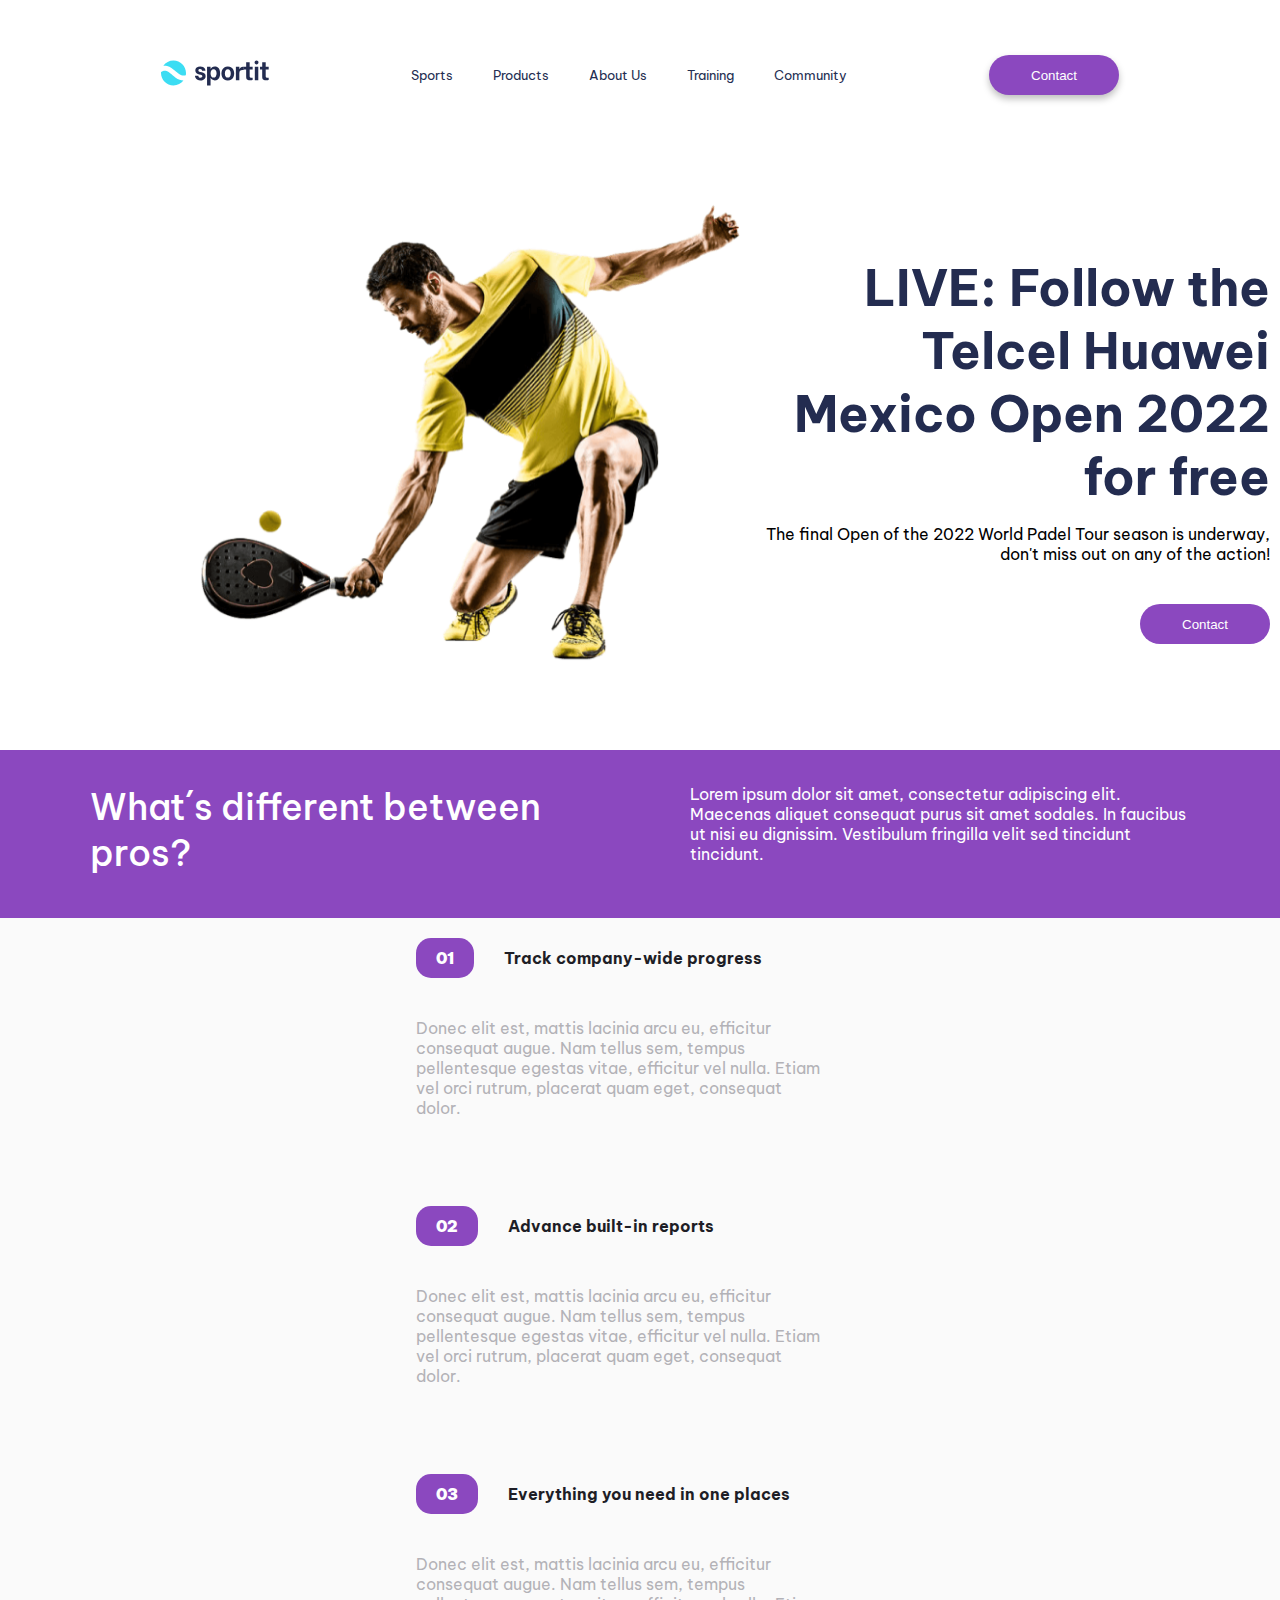
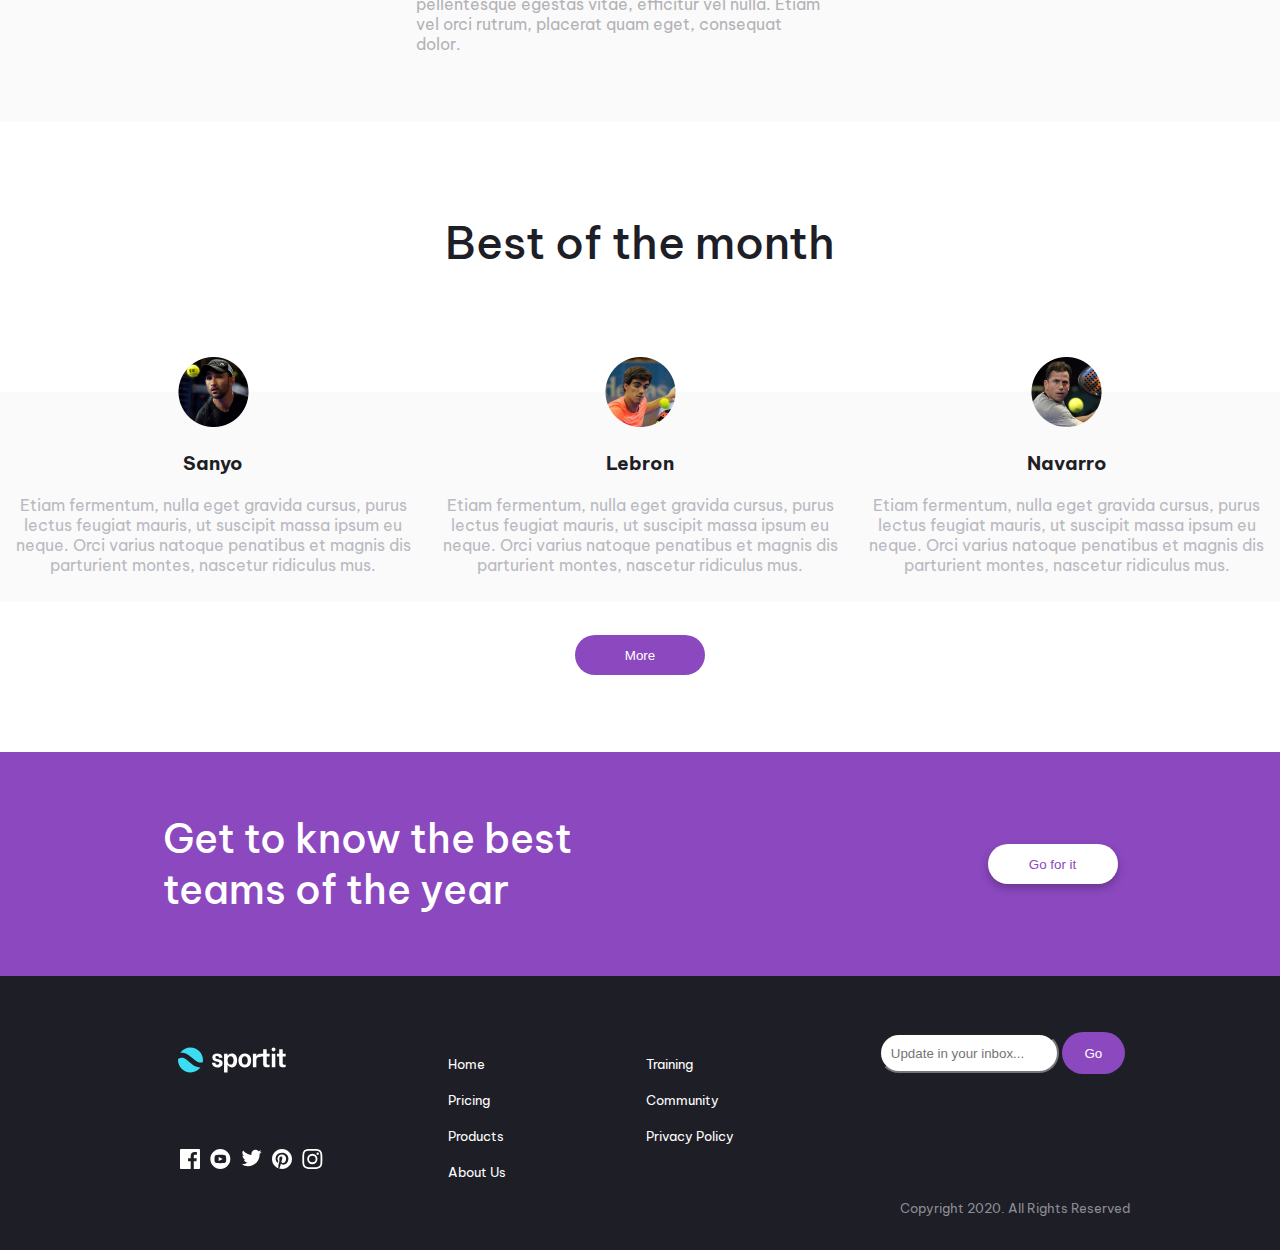
==== commit 2f1a10d4: "Examen-Final-FE1-Fabian-Mardones" ====
--- a/Examen-Practico-Final-FE1-FabianMardones/root/index.html
+++ b/Examen-Practico-Final-FE1-FabianMardones/root/index.html
@@ -4,15 +4,16 @@
     <meta charset="UTF-8">
     <meta http-equiv="X-UA-Compatible" content="IE=edge">
     <meta name="viewport" content="width=device-width, initial-scale=1.0">
-    <title>Document</title>
+    <title>Examen Practico Final FE1 Fabián Mardones</title>
     <link href="https://fonts.googleapis.com/css2?family=Be+Vietnam+Pro:wght@400;500;700&display=swap" rel="stylesheet">
     <link rel="stylesheet" href="./css/style.css">
 </head>
 <body>
 
-<!--Este es el header, incluye en menú de navegación y el ícono del menú de hamburguesa, que está -->
+<!-- A Este es el header, incluye el logo en class=""logo, el menú de navegación en class="menu" y el ícono del menú de hamburguesa-->
+
     <header>
-        <svg class="logo" width="108" height="26" viewBox="0 0 108 26" fill="none" xmlns="http://www.w3.org/2000/svg">
+        <a href=""><svg class="logo" width="108" height="26" viewBox="0 0 108 26" fill="none" xmlns="http://www.w3.org/2000/svg">
             <path fill-rule="evenodd" clip-rule="evenodd" d="M24.8196 15.1278C24.9382 14.4363 25 13.7253 25 13C25 6.09644 19.4036 0.5 12.5 0.5C8.31396 0.5 4.6085 2.55766 2.33991 5.71671C3.60762 5.54137 4.86107 5.62264 6.10323 5.93808C9.23662 6.73379 11.9017 8.9669 14.0623 10.7857L14.2343 10.9306C16.5219 12.857 18.38 14.4217 20.3729 15.1628C21.6644 15.6431 23.0789 15.7956 24.8196 15.1278ZM22.443 20.5765C20.1592 23.5691 16.5551 25.5 12.5 25.5C5.59644 25.5 0 19.9036 0 13C0 12.6428 0.0149802 12.2892 0.0443467 11.9396C2.10785 10.528 3.63023 10.4688 4.87256 10.7843C6.70365 11.2493 8.50642 12.6444 10.8421 14.6108C10.9808 14.7275 11.1215 14.8464 11.2643 14.9671L11.2643 14.9671C13.3148 16.7 15.7925 18.794 18.6301 19.8493C19.8564 20.3053 21.1271 20.564 22.443 20.5765Z" fill="#3CDDF3"/>
             <path d="M39.4058 20.4032C38.2775 20.4032 37.3007 20.1908 36.4755 19.7661C35.6672 19.3413 35.0525 18.7892 34.6315 18.1096C34.2105 17.413 34 16.6825 34 15.9179V15.765H37.4102V15.9179C37.4102 16.3767 37.587 16.7844 37.9406 17.1412C38.2943 17.498 38.8079 17.6764 39.4815 17.6764C40.0373 17.6764 40.4835 17.5489 40.8203 17.2941C41.174 17.0223 41.3508 16.657 41.3508 16.1983C41.3508 15.7905 41.1993 15.4677 40.8961 15.2299C40.593 14.992 40.2141 14.8391 39.7594 14.7712L38.2438 14.4653C37.2502 14.2785 36.3492 13.8792 35.5409 13.2676C34.7326 12.656 34.3284 11.73 34.3284 10.4898C34.3284 9.2156 34.7915 8.22171 35.7177 7.50816C36.6439 6.77761 37.8312 6.41234 39.2795 6.41234C40.3404 6.41234 41.2582 6.60771 42.0329 6.99847C42.8075 7.38923 43.3969 7.90741 43.8011 8.55301C44.2053 9.18162 44.4073 9.8612 44.4073 10.5917V10.6937H40.9972V10.6172C40.9972 10.2095 40.8456 9.83571 40.5425 9.49592C40.2394 9.13914 39.7762 8.96076 39.1532 8.96076C38.6311 8.96076 38.2101 9.09667 37.8901 9.3685C37.5702 9.64033 37.4102 9.99711 37.4102 10.4388C37.4102 10.8466 37.5702 11.1694 37.8901 11.4072C38.2269 11.6451 38.6395 11.8065 39.1279 11.8914L40.7951 12.2227C41.8729 12.4606 42.7822 12.8938 43.5232 13.5224C44.2642 14.134 44.6347 15.009 44.6347 16.1473C44.6347 16.9968 44.4073 17.7443 43.9527 18.3899C43.498 19.0355 42.8665 19.5367 42.0581 19.8935C41.2666 20.2333 40.3825 20.4032 39.4058 20.4032Z" fill="#232C50"/>
             <path d="M53.8331 20.4032C52.7048 20.4032 51.8207 20.1398 51.1807 19.6131C50.5408 19.0865 50.0693 18.5088 49.7661 17.8802H49.564V25.5H46.0528V6.74363H49.564V8.83333H49.7661C50.0356 8.25569 50.4903 7.71203 51.1302 7.20234C51.7701 6.67567 52.6627 6.41234 53.8078 6.41234C55.5087 6.41234 56.8138 7.04944 57.7232 8.32365C58.6494 9.59786 59.1125 11.3053 59.1125 13.446C59.1125 15.5357 58.6494 17.2176 57.7232 18.4918C56.8138 19.7661 55.5171 20.4032 53.8331 20.4032ZM52.5701 17.5999C53.5805 17.5999 54.3299 17.1922 54.8182 16.3767C55.3235 15.5612 55.5761 14.5758 55.5761 13.4205C55.5761 12.2992 55.3235 11.3393 54.8182 10.5408C54.3299 9.72528 53.5805 9.31753 52.5701 9.31753C51.5765 9.31753 50.8271 9.72528 50.3219 10.5408C49.8167 11.3563 49.564 12.3247 49.564 13.446C49.564 14.5843 49.8167 15.5612 50.3219 16.3767C50.8271 17.1922 51.5765 17.5999 52.5701 17.5999Z" fill="#232C50"/>
@@ -21,21 +22,19 @@
             <path d="M88.661 9.49592V15.4847C88.661 16.0793 88.6863 16.5211 88.7368 16.8099C88.8042 17.0987 88.9726 17.3281 89.242 17.498C89.5115 17.6679 89.9493 17.7528 90.5556 17.7528C90.9092 17.7528 91.2713 17.7188 91.6418 17.6509V20.0974C91.4565 20.1313 91.1197 20.1738 90.6314 20.2248C90.1598 20.2757 89.6967 20.3012 89.242 20.3012C88.0127 20.3012 87.0949 20.1228 86.4886 19.7661C85.8992 19.3923 85.5287 18.9336 85.3772 18.3899C85.2256 17.8293 85.1498 17.1157 85.1498 16.2492V9.49592H82.9269V6.74363H85.1751V2.36035H88.661V6.74363H91.6418V9.49592H88.661Z" fill="#232C50"/>
             <path d="M93.8116 6.74363H97.2976V20.1993H93.8116V6.74363ZM95.5294 4.42457C94.9736 4.42457 94.5105 4.23768 94.14 3.86391C93.7695 3.47316 93.5843 3.00595 93.5843 2.46228C93.5843 1.90163 93.7695 1.43442 94.14 1.06065C94.5105 0.686884 94.9736 0.5 95.5294 0.5C96.0851 0.5 96.5482 0.695379 96.9187 1.08614C97.2892 1.45991 97.4744 1.91862 97.4744 2.46228C97.4744 3.00595 97.2892 3.47316 96.9187 3.86391C96.5482 4.23768 96.0851 4.42457 95.5294 4.42457Z" fill="#232C50"/>
             <path d="M104.703 9.49592V15.4847C104.703 16.0793 104.729 16.5211 104.779 16.8099C104.847 17.0987 105.015 17.3281 105.284 17.498C105.554 17.6679 105.992 17.7528 106.598 17.7528C106.952 17.7528 107.314 17.7188 107.684 17.6509V20.0974C107.499 20.1313 107.162 20.1738 106.674 20.2248C106.202 20.2757 105.739 20.3012 105.284 20.3012C104.055 20.3012 103.137 20.1228 102.531 19.7661C101.942 19.3923 101.571 18.9336 101.42 18.3899C101.268 17.8293 101.192 17.1157 101.192 16.2492V9.49592H98.9693V6.74363H101.218V2.36035H104.703V6.74363H107.684V9.49592H104.703Z" fill="#232C50"/>
-            </svg>
+            </svg></a>
             <nav class="menu">
-                <li><a href="">Sports</a></li>
-                <li><a href="">Products</a></li>
-                <li><a href="">About Us</a></li>
-                <li><a href="">Training</a></li>
-                <li><a href="">Community</a></li>
+                <li><a href="#">Sports</a></li>
+                <li><a href="#">Products</a></li>
+                <li><a href="#">About Us</a></li>
+                <li><a href="#">Training</a></li>
+                <li><a href="#">Community</a></li>
             </nav>
             <button>Contact</button>
             <svg class="menu-hamburguesa" xmlns="http://www.w3.org/2000/svg" width="25" height="18"><g fill="#242D52" fill-rule="evenodd"><path d="M0 0h25v4H0zM0 7h25v4H0zM0 14h25v4H0z"/></g></svg>
     </header>
 
-
-
-
+<!-- B primera sección, clasificada en class="section1" incluye la foto y el texto principal de la página junto con un botón-->
 
     <section class="section1">
         <div class="img">
@@ -49,9 +48,7 @@
         </div>
     </section>
 
-
-
-
+<!-- C bloque "entre" llamada between, un h2 grande y el texto que sobre ello-->
 
     <div class="between">
         <h2>What´s different between pros?</h2>
@@ -60,10 +57,7 @@
         <p class="textdesktop">Lorem ipsum dolor sit amet, consectetur adipiscing elit. Maecenas aliquet consequat purus sit amet sodales. In faucibus ut nisi eu dignissim. Vestibulum fringilla velit sed tincidunt tincidunt.</p> 
     </div>
 
-
-
-
-
+<!-- D segunda sección clasificada en class="section2", en donde tenemos 3 bloques o 3 cards, que nos indican los atributos de nuestra página-->
 
     <section class="section2">
         <div class="card">
@@ -77,20 +71,19 @@
         </div>
     </section>
 
-
-
-
-
+<!-- E aquí tenemos un div, que se coloca como un título para la tercera sección, básicamente lo coloqué antes de esta sección por un tema práctico de espacioy así poder acomodar mejor las cards de la sección 3-->
 
     <div class="titulo">
         <h2>Best of the month</h2>
         </div>
+
+<!-- F tercera sección, clasificada en class="section3" incluye la foto de los 3 tenistas con mayor renidiento en en último mes, dentro de una card, con información sobre ellos y una imagen en la parte superior-->
+
     <section class="section3">
         <div class="card sanyo">
             <img src="./img/avatar-sanyo.png" alt="imagen Sanyo">
             <h3>Sanyo</h3>
             <p>Etiam fermentum, nulla eget gravida cursus, purus lectus feugiat mauris, ut suscipit massa ipsum eu neque. Orci varius natoque penatibus et magnis dis parturient montes, nascetur ridiculus mus. </p>
-            <button>More</button>
         </div>
 
         <div class="card lebron">
@@ -104,13 +97,10 @@
             <img src="./img/avatar-navarro.png" alt="imagen Navarro">
             <h3>Navarro</h3>
             <p>Etiam fermentum, nulla eget gravida cursus, purus lectus feugiat mauris, ut suscipit massa ipsum eu neque. Orci varius natoque penatibus et magnis dis parturient montes, nascetur ridiculus mus. </p>
-            <button>More</button>
         </div>
     </section>
 
-
-
-
+<!-- G segundo bloque "entre" llamada between2, un h2 grande indicando el lugar para conocer a los mejores equipos del año, junto con un botón interactivo para llevarlos-->
 
     <section class="between2">
         <h2>Get to know the best
@@ -118,9 +108,11 @@
             <button>Go for it</button> 
     </section>
 
+<!-- H penúltimo bloque, considerado como un bloque de navegación, donde se incluyen el logo de la página, los íconos de redes sociales, un listado de navegación como el del header y un formulario-->  
+
     <nav class="navlinks">
         <div class="logofooter">
-            <svg width="108" height="26" viewBox="0 0 108 26" fill="none" xmlns="http://www.w3.org/2000/svg">
+            <a href="#"><svg width="108" height="26" viewBox="0 0 108 26" fill="none" xmlns="http://www.w3.org/2000/svg">
                 <path fill-rule="evenodd" clip-rule="evenodd" d="M24.8196 15.1278C24.9382 14.4363 25 13.7253 25 13C25 6.09644 19.4036 0.5 12.5 0.5C8.31396 0.5 4.6085 2.55766 2.33991 5.71671C3.60762 5.54137 4.86107 5.62264 6.10323 5.93808C9.23662 6.73379 11.9017 8.9669 14.0623 10.7857L14.2343 10.9306C16.5219 12.857 18.38 14.4217 20.3729 15.1628C21.6644 15.6431 23.0789 15.7956 24.8196 15.1278ZM22.443 20.5765C20.1592 23.5691 16.5551 25.5 12.5 25.5C5.59644 25.5 0 19.9036 0 13C0 12.6428 0.0149802 12.2892 0.0443467 11.9396C2.10785 10.528 3.63023 10.4688 4.87256 10.7843C6.70365 11.2493 8.50642 12.6444 10.8421 14.6108C10.9808 14.7275 11.1215 14.8464 11.2643 14.9671L11.2643 14.9671C13.3148 16.7 15.7925 18.794 18.6301 19.8493C19.8564 20.3053 21.1271 20.564 22.443 20.5765Z" fill="#3CDDF3"/>
                 <path d="M39.4058 20.4032C38.2775 20.4032 37.3007 20.1908 36.4755 19.7661C35.6672 19.3413 35.0525 18.7892 34.6315 18.1096C34.2105 17.413 34 16.6825 34 15.9179V15.765H37.4102V15.9179C37.4102 16.3767 37.587 16.7844 37.9406 17.1412C38.2943 17.498 38.8079 17.6764 39.4815 17.6764C40.0373 17.6764 40.4835 17.5489 40.8203 17.2941C41.174 17.0223 41.3508 16.657 41.3508 16.1983C41.3508 15.7905 41.1993 15.4677 40.8961 15.2299C40.593 14.992 40.2141 14.8391 39.7594 14.7712L38.2438 14.4653C37.2502 14.2785 36.3492 13.8792 35.5409 13.2676C34.7326 12.656 34.3284 11.73 34.3284 10.4898C34.3284 9.2156 34.7915 8.22171 35.7177 7.50816C36.6439 6.77761 37.8312 6.41234 39.2795 6.41234C40.3404 6.41234 41.2582 6.60771 42.0329 6.99847C42.8075 7.38923 43.3969 7.90741 43.8011 8.55301C44.2053 9.18162 44.4073 9.8612 44.4073 10.5917V10.6937H40.9972V10.6172C40.9972 10.2095 40.8456 9.83571 40.5425 9.49592C40.2394 9.13914 39.7762 8.96076 39.1532 8.96076C38.6311 8.96076 38.2101 9.09667 37.8901 9.3685C37.5702 9.64033 37.4102 9.99711 37.4102 10.4388C37.4102 10.8466 37.5702 11.1694 37.8901 11.4072C38.2269 11.6451 38.6395 11.8065 39.1279 11.8914L40.7951 12.2227C41.8729 12.4606 42.7822 12.8938 43.5232 13.5224C44.2642 14.134 44.6347 15.009 44.6347 16.1473C44.6347 16.9968 44.4073 17.7443 43.9527 18.3899C43.498 19.0355 42.8665 19.5367 42.0581 19.8935C41.2666 20.2333 40.3825 20.4032 39.4058 20.4032Z" fill="#fff"/>
                 <path d="M53.8331 20.4032C52.7048 20.4032 51.8207 20.1398 51.1807 19.6131C50.5408 19.0865 50.0693 18.5088 49.7661 17.8802H49.564V25.5H46.0528V6.74363H49.564V8.83333H49.7661C50.0356 8.25569 50.4903 7.71203 51.1302 7.20234C51.7701 6.67567 52.6627 6.41234 53.8078 6.41234C55.5087 6.41234 56.8138 7.04944 57.7232 8.32365C58.6494 9.59786 59.1125 11.3053 59.1125 13.446C59.1125 15.5357 58.6494 17.2176 57.7232 18.4918C56.8138 19.7661 55.5171 20.4032 53.8331 20.4032ZM52.5701 17.5999C53.5805 17.5999 54.3299 17.1922 54.8182 16.3767C55.3235 15.5612 55.5761 14.5758 55.5761 13.4205C55.5761 12.2992 55.3235 11.3393 54.8182 10.5408C54.3299 9.72528 53.5805 9.31753 52.5701 9.31753C51.5765 9.31753 50.8271 9.72528 50.3219 10.5408C49.8167 11.3563 49.564 12.3247 49.564 13.446C49.564 14.5843 49.8167 15.5612 50.3219 16.3767C50.8271 17.1922 51.5765 17.5999 52.5701 17.5999Z" fill="#fff"/>
@@ -129,7 +121,7 @@
                 <path d="M88.661 9.49592V15.4847C88.661 16.0793 88.6863 16.5211 88.7368 16.8099C88.8042 17.0987 88.9726 17.3281 89.242 17.498C89.5115 17.6679 89.9493 17.7528 90.5556 17.7528C90.9092 17.7528 91.2713 17.7188 91.6418 17.6509V20.0974C91.4565 20.1313 91.1197 20.1738 90.6314 20.2248C90.1598 20.2757 89.6967 20.3012 89.242 20.3012C88.0127 20.3012 87.0949 20.1228 86.4886 19.7661C85.8992 19.3923 85.5287 18.9336 85.3772 18.3899C85.2256 17.8293 85.1498 17.1157 85.1498 16.2492V9.49592H82.9269V6.74363H85.1751V2.36035H88.661V6.74363H91.6418V9.49592H88.661Z" fill="#fff"/>
                 <path d="M93.8116 6.74363H97.2976V20.1993H93.8116V6.74363ZM95.5294 4.42457C94.9736 4.42457 94.5105 4.23768 94.14 3.86391C93.7695 3.47316 93.5843 3.00595 93.5843 2.46228C93.5843 1.90163 93.7695 1.43442 94.14 1.06065C94.5105 0.686884 94.9736 0.5 95.5294 0.5C96.0851 0.5 96.5482 0.695379 96.9187 1.08614C97.2892 1.45991 97.4744 1.91862 97.4744 2.46228C97.4744 3.00595 97.2892 3.47316 96.9187 3.86391C96.5482 4.23768 96.0851 4.42457 95.5294 4.42457Z" fill="#fff"/>
                 <path d="M104.703 9.49592V15.4847C104.703 16.0793 104.729 16.5211 104.779 16.8099C104.847 17.0987 105.015 17.3281 105.284 17.498C105.554 17.6679 105.992 17.7528 106.598 17.7528C106.952 17.7528 107.314 17.7188 107.684 17.6509V20.0974C107.499 20.1313 107.162 20.1738 106.674 20.2248C106.202 20.2757 105.739 20.3012 105.284 20.3012C104.055 20.3012 103.137 20.1228 102.531 19.7661C101.942 19.3923 101.571 18.9336 101.42 18.3899C101.268 17.8293 101.192 17.1157 101.192 16.2492V9.49592H98.9693V6.74363H101.218V2.36035H104.703V6.74363H107.684V9.49592H104.703Z" fill="#fff"/>
-            </svg>
+            </svg></a>
         </div>
         <div class="icon">
             <a href="#"><svg xmlns="http://www.w3.org/2000/svg" width="20" height="20"><path fill="#FFF" d="M18.896 0H1.104C.494 0 0 .494 0 1.104v17.793C0 19.506.494 20 1.104 20h9.58v-7.745H8.076V9.237h2.606V7.01c0-2.583 1.578-3.99 3.883-3.99 1.104 0 2.052.082 2.329.119v2.7h-1.598c-1.254 0-1.496.597-1.496 1.47v1.928h2.989l-.39 3.018h-2.6V20h5.098c.608 0 1.102-.494 1.102-1.104V1.104C20 .494 19.506 0 18.896 0z"/></svg></a>
@@ -139,21 +131,24 @@
             <a href="#"><svg xmlns="http://www.w3.org/2000/svg" width="21" height="20"><path fill="#FFF" d="M10.333 1.802c2.67 0 2.987.01 4.042.059 2.71.123 3.976 1.409 4.1 4.099.048 1.054.057 1.37.057 4.04 0 2.672-.01 2.988-.058 4.042-.124 2.687-1.386 3.975-4.099 4.099-1.055.048-1.37.058-4.042.058-2.67 0-2.986-.01-4.04-.058-2.717-.124-3.976-1.416-4.1-4.1-.048-1.054-.058-1.37-.058-4.041 0-2.67.01-2.986.058-4.04.124-2.69 1.387-3.977 4.1-4.1 1.054-.048 1.37-.058 4.04-.058zm0-1.802C7.618 0 7.278.012 6.211.06 2.579.227.56 2.242.394 5.877.345 6.944.334 7.284.334 10s.011 3.057.06 4.123c.166 3.632 2.181 5.65 5.816 5.817 1.068.048 1.408.06 4.123.06 2.716 0 3.057-.012 4.124-.06 3.628-.167 5.651-2.182 5.816-5.817.049-1.066.06-1.407.06-4.123s-.011-3.056-.06-4.122C20.11 2.249 18.093.228 14.458.06 13.39.01 13.049 0 10.333 0zm0 4.865a5.135 5.135 0 100 10.27 5.135 5.135 0 000-10.27zm0 8.468a3.333 3.333 0 110-6.666 3.333 3.333 0 010 6.666zm5.339-9.87a1.2 1.2 0 10-.001 2.4 1.2 1.2 0 000-2.4z"/></svg></a>
         </div>
         <ul class="list">
-            <li><a href="">Home</a></li>
-            <li><a href="">Pricing</a></li>
-            <li><a href="">Products</a></li>
-            <li><a href="">About Us</a></li>
-            <li><a href="">Training</a></li>
-            <li><a href="">Community</a></li>
-            <li><a href="">Privacy Policy</a></li>
+            <li><a href="#">Home</a></li>
+            <li><a href="#">Pricing</a></li>
+            <li><a href="#">Products</a></li>
+            <li><a href="#">About Us</a></li>
+            <li><a href="#">Training</a></li>
+            <li><a href="#">Community</a></li>
+            <li><a href="#">Privacy Policy</a></li>
         </ul>
-        <form action="">
-            <label for=""></label>
-            <input type="text" name="" id="">
+        <form action="./form/form.php" method="post">
+            <label for="">Newsletter</label>
+            <input type="email" name="email" id="email" placeholder="Update in your inbox...">
             <button>Go</button>
         </form> 
     </nav>
 </body>
+
+<!-- I Por último, tenemos el footer, sin más que decir jaja-->
+
 <footer>
     <p>Copyright 2020. All Rights Reserved</p>
 </footer>
--- a/Examen-Practico-Final-FE1-FabianMardones/root/css/style.css
+++ b/Examen-Practico-Final-FE1-FabianMardones/root/css/style.css
@@ -1,25 +1,46 @@
-/*en primer lugar seleccionaré los colores principales que tendrá mi página junto con los estilos generales que usaré en ella*/
+/* A en primer lugar seleccionaré los colores principales que tendrá mi página junto con los estilos generales que usaré en ella*/
+
 :root {
-    --primary: #F5F5F5;
+    --white: #FFFFFF;
+    --encabezado:#242E52;
+    --h1: #232C50;
+    --PheaderYh: #000000;
     --blusky: #3CDDF3;
     --violet: #8B48BF;
-    --blumarine: #1E1E26;
-    --blue: #242E52;
+    --blumarine: #1E1E26; 
+    --titlesection2: #323851;
+    --Psection2: #B3B2B7;
+    --titlesection3: #242E53;
+    --barrasection2: rgba(139, 72, 191, 0.3);
+    --nameplayer: #3F4868;
+    --Pplayer: #B9B9C1;
+    --hoverbutton: rgba(139, 72, 191, 0.7);
+    --backnavf: #1E1E26;
+    --backcard: #FAFAFA;
+    --footer: #8C8C94;
 }
 *{
     margin: 0;
     padding: 0;
     box-sizing: border-box;
 }
+h1{font-weight: 700;}
+h2{font-weight: 500;}
+h3{font-weight: 700;}
+h4{font-weight: 400 bold;}
+p{font-weight: 400;}
+li a{font-weight: 400;}
+
 body {
     font-family: 'Be Vietnam Pro', sans-serif;
-    font-weight: 400, 500, 700;
     color: var(--blumarine);
-    background-color:  #FFFFFF;
+    background-color: var(--white);
     height: 100%;
     width: 100%;
 }
 
+/* B luego continua ciertas directrices para el contenedor header y con las de los subcontenedores, tanto en comportamiento como en diseño para lograr tener el logo a la izquierda, una barra de navegación al medio y el botón y/el menu de hamburguesa a la derecha, espaciados para distinguir su contenido*/
+
 header{
     display: flex;
     justify-content: space-around;
@@ -28,14 +49,20 @@
 }
 nav{
     display: flex;
+    font-size: 13px;
 }
 header nav li{
     list-style-type: none;
-    margin: 10px;
+    margin: 0 20px;
 }
 header nav li a{
     text-decoration: none;
-}
+    color: var(--encabezado);
+}
+header nav li a:hover{
+    color: rgba(36, 46, 82, 0.6);
+}
+
 header nav{
     display: none;
 }
@@ -43,6 +70,7 @@
     display: none;
 }
 
+/* C luego decidí dividir por secciones, y tenemos en la primera una imagen y una información con título, escritura y un botón, en first mobile dejamos todo en una columna y en desktop es hacer un wrap (que se verá más abajo) para que la imagen quede al lado izquierdo de la pantalla y los textos con el botón al ldo derecho*/
 
 .section1 {
     display: flex;
@@ -61,23 +89,23 @@
     width: 410px;
     height: 228px;
     text-align: right;
-    font-family: 'Be Vietnam Pro', sans-serif;
     font-size: 50px;
-    font-weight: 700;
-    color: var(--blue);
+    color: var(--h1);
 }
 .section1 p{ 
     margin: 40px 0;
     width: 400px;
     height: 71x;
     text-align: right;
+    color: var(--PheaderYh);
+    
 }
 .button{
     margin-left: 140px;
 }
 button{
     background-color:var(--violet);
-    color: var(--primary);
+    color: var(--white);
     width: 130px;
     border-radius: 50px;
     height: 40px;
@@ -85,12 +113,10 @@
     cursor: pointer;
 }
 button:hover{
-    background-color: rgb(75, 54, 75)
-}
-
-
-
-
+    background-color: var(--hoverbutton)
+}
+
+/* D luego tenemos un bloque en la página, que divide informaciones y que también se colocará el título arriba y el texto abajo (columna)*/
 
 .between{
     display: flex;
@@ -105,34 +131,30 @@
 .between h2{
     margin-top: 40px;
     text-align: start;
-    font-weight: 700;
     width: 410px;
     height: 150px;
     font-size: 36px;
-    color: var(--primary);
+    color: var(--white);
 }
 .between p{
     margin-top: 40px;
     text-align: start;
-    font-weight: 500;
     width: 410px;
     height: 150px;
     font-size: 16px;
-    color: var(--primary);
+    color: var(--white);
 }
 .between .textdesktop{
     display: none;
 }
 
-
-
+/* E en esta parte tenemos la sección2, la cual se hizo un wrap adelantado, para que cuando se coloque en 480px se junten todas las cards en una línea vertical, en esta ocación el título, preferí dividirlo en un h4 y un strong para poder tener ambos en la misma línea y darle un formato distinto a cada uno*/
 
 .section2{
     display: flex;
     flex-wrap: wrap;
     justify-content: center;
     align-items: center;
-    background-color: #FAFAFA;
 
 }
 .card{
@@ -146,7 +168,7 @@
     padding-top: 10px;
     padding-bottom: 30px;
     border-radius: 10px;
-    background-color: #ebd9f8;
+    background-color: var(--barrasection2);
 }
 .card strong{
     padding: 10px 20px;
@@ -161,31 +183,34 @@
     width: 408px;
     height: 130px;
     font-size: 16px;
-    color: #B3B2B7;
-    font-weight: 500;
-}
-
-
-
+    color: var(--Psection2);
+}
+
+/* F el título de las card, por una cuestión de practicidad, preferí colocarlo fuera de la sección pero apuntando directamente a ella, por un tema de énfasis y espacio y a la vez me fue más complejo ponerlo todo junto*/
 
 .titulo{
     display: flex;
     justify-content: center;
     align-items: center;
-    height: 300px;
-}
+    text-align: center;
+    height: 100px;
+    font-size: 25px;
+    margin-bottom: 100px;
+}
+
+/* G la sección3 está diseñada con 3 cards de los mejores tenistas del mes, en first móbile sólo se verá una de las 3 por un tema de espacio las otras dos serán ocultas hasta después de los 900px y cada una con un botón*/
+
 .section3{
     display: flex;
     justify-content: center;
     text-align: center;
-    height: 400px;
+    height: 360px;
     width: 100%;
 }
 .section3 .card{
     position: absolute;
-    background-color: #FAFAFA;
+    background-color: var(--backcard);
     height: 200px;
-    margin: 0px;
 }
 .section3 .card img{
     margin-top: -35px;
@@ -194,7 +219,11 @@
     margin: 20px;
 }
 .section3 .card p{
+    color: var(--Pplayer);
     margin: 20px 0;
+}
+.section3 button{
+    margin-top: 40px;
 }
 .section3 .sanyo{
     position: relative;
@@ -205,9 +234,7 @@
     display: none;
 }
 
-
-
-
+/* H luego sigue otro "entre" o between esta vez llamado "2" que sigue los mismo patrones del anterior, pero que se diferencia por un botón centrado*/
 
 .between2{
     display: flex;
@@ -217,35 +244,40 @@
     background-color: var(--blusky);
     height: 366px;
 }
-
 .between2 h2{
-    width: 324px;
+    width: 320px;
     height: 192px;
-    font-weight: 700;
     font-size: 40px;
     text-align: center;
-    color: #fff;
+    color: var(--white);
 }
 .between2 button{
-    margin-top: 0;
-    background-color: var(--blumarine);   
-}
+    background-color: var(--h1);
+    box-shadow: 0px 4px 8px rgba(0, 0, 0, 0.25);
+}
+.between2 button:hover{
+    background-color: var(--violet)
+}
+
+/* I luego antes del footer, no sabía si dejar todo como footer o no, pero preferí por un tema de enredo, ya que me llevó 6 horas resolver esto, separar a una sección de navegación escrito en HTML de forma inversa a los mostrado en la imagen, para que fuera más fácil con un column-rever manipularlo y pensando en ordenarlo en desktop y que no fuera tan dificil, tenemos un formulario, iconos, el logo, y elementos de navegación*/
+
 .navlinks {
     width: 100%;
     height: 450px;
     background-color: #1E1E26;
-
     display: flex;
     flex-direction: column-reverse;
     justify-content: center;
     align-items: center;
 }
-form{
+label{
+    display: none;
 }
 input{
     height: 44px;
     width: 308px;
     border-radius: 50px;
+    padding: 10px;
 }
 form button{
     width: 63px;
@@ -266,7 +298,10 @@
 }
 .list li a{
     text-decoration: none;
-    color:#FFFFFF
+    color:var(--white);
+}
+.list li a:hover{
+    color: rgba(216, 224, 254, 0.6);
 }
 .icon{
     display: flex;
@@ -280,7 +315,7 @@
     margin-top: 10px;
 }
 
-
+/* J por último, el footer, charaaaaan!! jaja fin*/
 
 footer{
     height: 84px;
@@ -290,22 +325,23 @@
     background-color: #1E1E26;
 }
 footer p{
-    color: #FFFFFF;
-}
-
-
-
-
-
-
-
-@media only screen and (min-width: 900px) {
-    
+    color: var(--footer);
+    font-size: 12.5px;
+}
+
+/* luego de todo el sieño mobile first, nos pasamos a la media query, decidí ponerlo de 780px para que al momento de ampliar desde el costado del navegador, se vea más bonito entonces de 480 se verá perfect, y de 1440 también*/
+
+@media only screen and (min-width: 780px) {
+
+    /* A edtiamos el header, para que al momento de contraer la página, se escondan los elementos de navegación junto al botón y quede sólo el logo al lado izquierdo y el menú de hamburguesa al lado derecho*/
+
     header{
         height: 150px;
         margin: 0 100px;
     }
-
+    header nav li a:hover{
+        color: rgba(36, 46, 82, 0.6);
+    }
     header .menu-hamburguesa {
         display: none;
     }
@@ -316,8 +352,11 @@
 
     header button {
         display: block;
-    }
-    
+        box-shadow: 0px 4px 7px rgba(0, 0, 0, 0.25);
+    }
+
+/* B luego como mencionaba anteriormente en el first mobile, aquí le damos flexwrap y le damos los límites para su movimiento y lo estiramos hasta que quede la imagen en el lado derecho y el texto junto al botón al lado derecho, podría haberlo hecho con flex-direction: row; pero se ve tan bonito que prefiero no desarmar nada XD*/
+
     .section1 {
         display: flex;
         flex-wrap: wrap;
@@ -336,13 +375,16 @@
         width: 530px;
     }
     .section1 p{
-        width: 500px;
+        width: 530px;
     }
     .section1 .button{
         width: 130px;
-        margin-right: 50px;
-
-    }
+        margin-right: 20px;
+    }
+
+/* C cambiamos de columna a bloque con row y cambiamos el color de fondo junto con ocultar el texto del lado derecho y mostrar otro indicado en el HTML*/
+
+    
     .between {
         background-color: var(--violet);
         display: flex;
@@ -364,13 +406,48 @@
         margin-left: 100px;
         margin-top: 50px;
     }
+
+/* D cambiamos el color de las barras del h4 para que se camufle con el fondo*/
+
+    .section2 {
+        background-color: var(--backcard);
+    }
     .section2 h4{
-        background-color: #F5F5F5;
-
+        background-color:var(--backcard)
     }
     .section2 p{
         margin-left: 50px;
     }
+
+/* E el título lo ponemos más grande para que luzca mejor en tamaño desktop*/
+
+    .titulo{
+        height: 100px;
+        margin-top: 70px;
+        font-size: 30px;
+    }
+
+/* F creé otras cards para no confundirme y las apilamos todas como el bosquejo, para que se vea una línea de los tenistas, dejando el botón un poco más arriba y mostrando a los dos tenistas ocultos en first mobile*/
+
+    .section3 .card{
+        position: relative;
+        background-color: #FAFAFA;
+        width: 450px;
+        height: 210px;
+        margin: 0px;
+    }
+
+    .section3 .sanyo{
+        position: relative;
+        display: block;
+    }
+    .section3 .navarro{
+        position: relative;
+        display: block;
+    }
+
+/* G nuevamente cambiamos el "entre" de column a row, dejando un bloque con dos espacios, a la izquierda el título y a la derecha el botó*/
+
     .between2 {
         background-color: var(--violet);
         display: flex;
@@ -389,25 +466,11 @@
         background-color: #FFFFFF;
         color: var(--violet);
     }
-    .section3 .card{
-        position: relative;
-        background-color: #FAFAFA;
-        height: 200px;
-        margin: 0px;
-    }
-    
-    .section3 .sanyo{
-        position: relative;
-        display: block;
-    }
-
-    .section3 .navarro{
-        position: relative;
-        display: block;
-    }
-
-
-
+    .between2 button:hover{
+        background-color: aquamarine;
+    }
+
+/* H esta fue la peor parte, jaja, pareció como jugar a un puzzle, 6 horas estve en esto hasta que con un simple movimiento lo logré gracias a Dios, me dormí a las 2am así que no lo muevas XD (cambié el color en el HTML de los SVG del logo fill:#FFFFF)*/
 
     .navlinks{
         height: 224px;
@@ -422,7 +485,7 @@
     }
     input {
         height: 40px;
-        width: 160px;
+        width: 180px;
     }
     .list{
         margin-top: 70px;
@@ -442,6 +505,8 @@
         margin: 0 5px;
     }
 
+/* I por último el footer, eso... jajaja XD fin*/
+
     footer{
         display: flex;
         justify-content: flex-end;
@@ -450,34 +515,34 @@
     footer p {
         margin: 0 150px;
     }
-
-}
-
-
-
-
-
-
-        
-
-
-
-
-
-
-
-
-
-
-
-
-
-
-
-
-
-
-
-
-
-
+}
+/*quiero mencionar en esta nota, que jamás en mi vida tuve noción de programación legué desde -20 XD ni si quiera desde 0 y siento que he aprendido muchísimo en estos dos meses, gracias por ser un capo profe y explicar tan bien L:-D)*/
+/*pasé 35 horas haciendo este proyecto en total y las horas volaron, estoy feliz, podría haberlo hecho más sencillo (obvio que si pero algún día cuando sea pro lo sabré), pero recién esoy comenzando y es un gran paso para mi*/
+
+
+
+
+
+
+
+
+
+
+
+
+
+
+
+
+
+
+
+
+
+
+
+
+
+
+
+
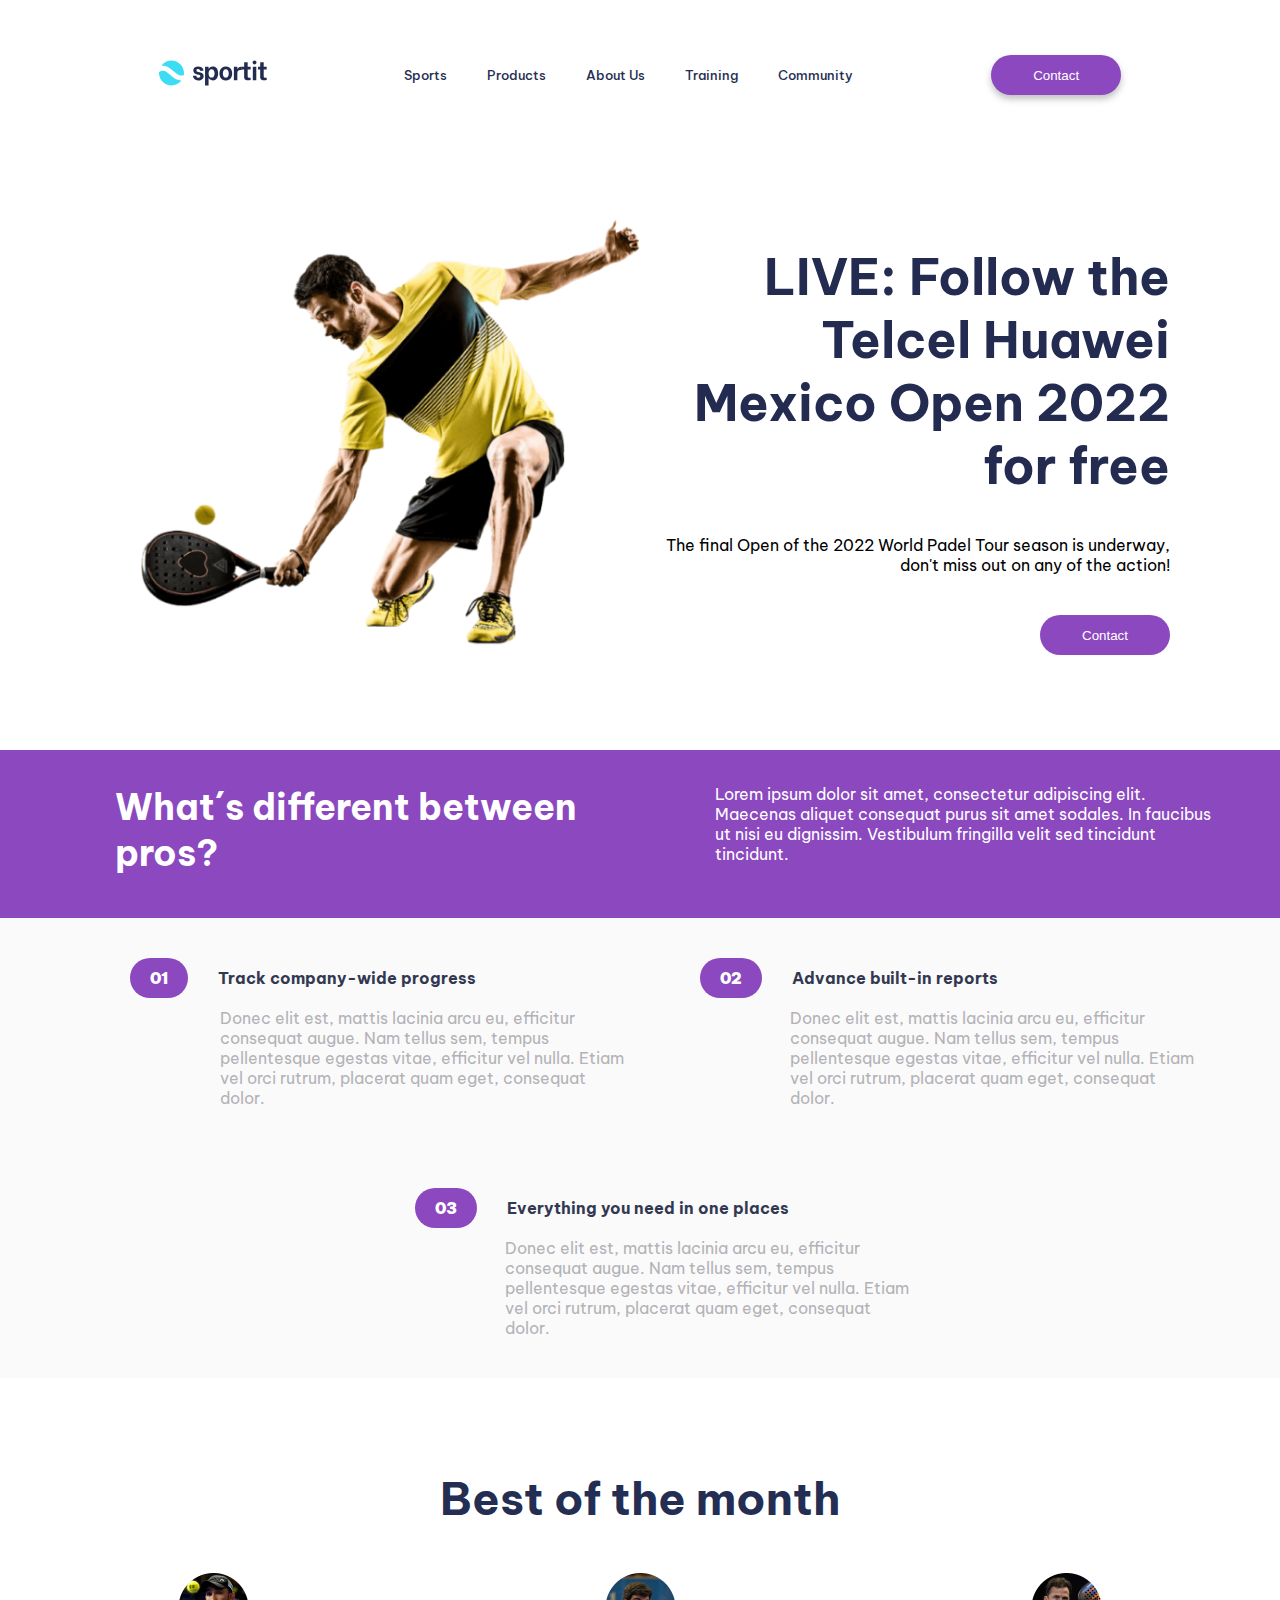
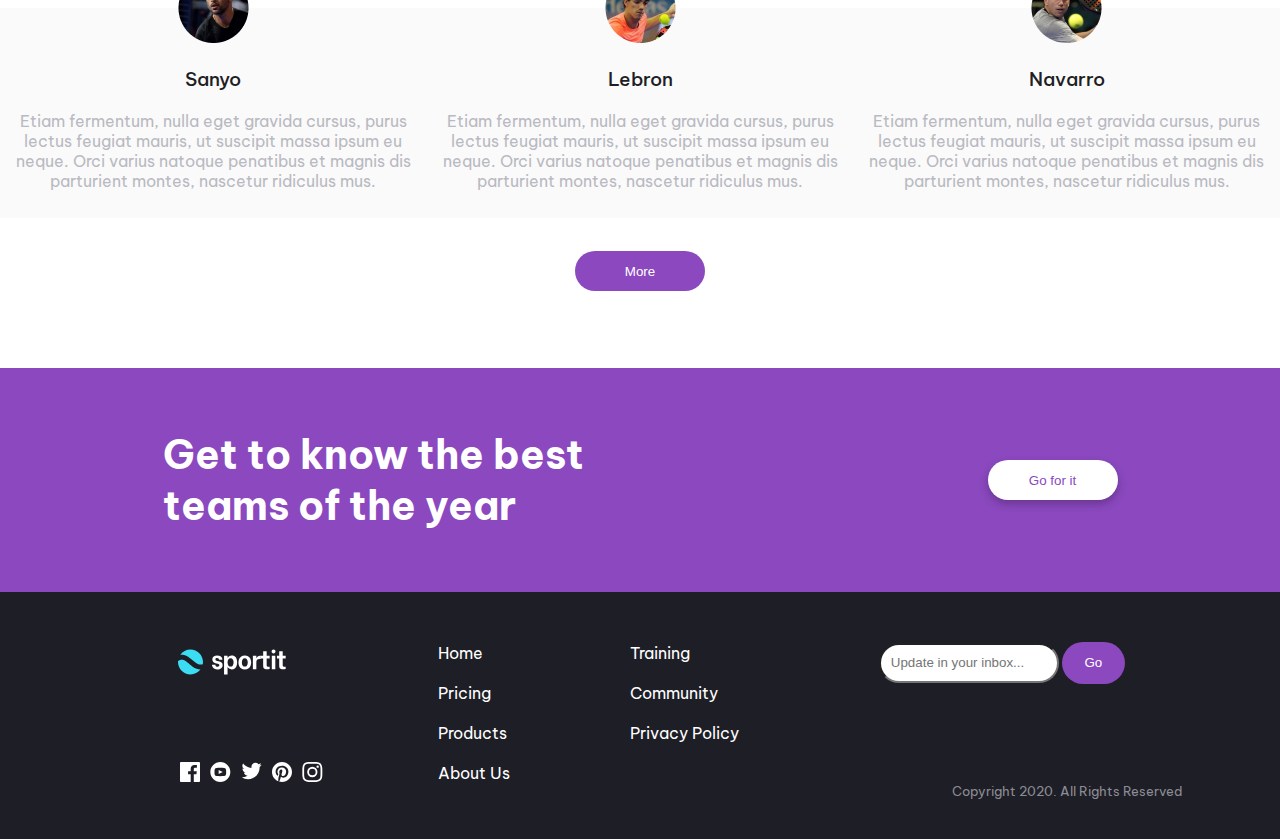
==== commit c37b2609: "Examen-Practico-Final-FE1-Fabian-Mardones" ====
--- a/Examen-Practico-Final-FE1-FabianMardones/root/index.html
+++ b/Examen-Practico-Final-FE1-FabianMardones/root/index.html
@@ -107,10 +107,14 @@
             teams of the year</h2>
             <button>Go for it</button> 
     </section>
+    
+</body>
 
-<!-- H penúltimo bloque, considerado como un bloque de navegación, donde se incluyen el logo de la página, los íconos de redes sociales, un listado de navegación como el del header y un formulario-->  
+<!-- H Por último, tenemos el footer, último bloque, considerado como un bloque de navegación e información de contacto, donde se incluyen el logo de la página, los íconos de redes sociales, un listado de navegación como el del header y un formulario de suscripción a las newsletter, cabe mencionar que por temas de practicidad, ubiqué dos copyright, el h5 se esconde en mobile first y el P en desktop-->
 
+<footer>
     <nav class="navlinks">
+        <p>Copyright 2020. All Rights Reserved</p>
         <div class="logofooter">
             <a href="#"><svg width="108" height="26" viewBox="0 0 108 26" fill="none" xmlns="http://www.w3.org/2000/svg">
                 <path fill-rule="evenodd" clip-rule="evenodd" d="M24.8196 15.1278C24.9382 14.4363 25 13.7253 25 13C25 6.09644 19.4036 0.5 12.5 0.5C8.31396 0.5 4.6085 2.55766 2.33991 5.71671C3.60762 5.54137 4.86107 5.62264 6.10323 5.93808C9.23662 6.73379 11.9017 8.9669 14.0623 10.7857L14.2343 10.9306C16.5219 12.857 18.38 14.4217 20.3729 15.1628C21.6644 15.6431 23.0789 15.7956 24.8196 15.1278ZM22.443 20.5765C20.1592 23.5691 16.5551 25.5 12.5 25.5C5.59644 25.5 0 19.9036 0 13C0 12.6428 0.0149802 12.2892 0.0443467 11.9396C2.10785 10.528 3.63023 10.4688 4.87256 10.7843C6.70365 11.2493 8.50642 12.6444 10.8421 14.6108C10.9808 14.7275 11.1215 14.8464 11.2643 14.9671L11.2643 14.9671C13.3148 16.7 15.7925 18.794 18.6301 19.8493C19.8564 20.3053 21.1271 20.564 22.443 20.5765Z" fill="#3CDDF3"/>
@@ -144,13 +148,9 @@
             <input type="email" name="email" id="email" placeholder="Update in your inbox...">
             <button>Go</button>
         </form> 
+        <div class="footerfinal">
+            <h5>Copyright 2020. All Rights Reserved</h5>
+        </div>
     </nav>
-</body>
-
-<!-- I Por último, tenemos el footer, sin más que decir jaja-->
-
-<footer>
-    <p>Copyright 2020. All Rights Reserved</p>
 </footer>
-
 </html>--- a/Examen-Practico-Final-FE1-FabianMardones/root/css/style.css
+++ b/Examen-Practico-Final-FE1-FabianMardones/root/css/style.css
@@ -25,11 +25,18 @@
     box-sizing: border-box;
 }
 h1{font-weight: 700;}
-h2{font-weight: 500;}
-h3{font-weight: 700;}
+h2{font-weight: 700;}
+h3{font-weight: 500;}
 h4{font-weight: 400 bold;}
-p{font-weight: 400;}
-li a{font-weight: 400;}
+p, h5 {font-weight: 400;}
+li a{font-weight: 500;}
+
+h1{font-size: 50px;}
+p{font-size: 16px;}
+
+header, .section1, .between, .section2, .titulo, .section3, .between2, .navlinks, footer{
+    display: flex;
+}
 
 body {
     font-family: 'Be Vietnam Pro', sans-serif;
@@ -42,7 +49,6 @@
 /* B luego continua ciertas directrices para el contenedor header y con las de los subcontenedores, tanto en comportamiento como en diseño para lograr tener el logo a la izquierda, una barra de navegación al medio y el botón y/el menu de hamburguesa a la derecha, espaciados para distinguir su contenido*/
 
 header{
-    display: flex;
     justify-content: space-around;
     align-items: center;
     height: 100px;
@@ -62,18 +68,20 @@
 header nav li a:hover{
     color: rgba(36, 46, 82, 0.6);
 }
-
 header nav{
     display: none;
 }
 header button{
     display: none;
 }
+.menu-hamburguesa{
+    height: 30px;
+}
 
 /* C luego decidí dividir por secciones, y tenemos en la primera una imagen y una información con título, escritura y un botón, en first mobile dejamos todo en una columna y en desktop es hacer un wrap (que se verá más abajo) para que la imagen quede al lado izquierdo de la pantalla y los textos con el botón al ldo derecho*/
 
 .section1 {
-    display: flex;
+
     justify-content: space-around;
     align-items: center;
     flex-direction: column;
@@ -87,9 +95,8 @@
 }
 .section1 h1{
     width: 410px;
-    height: 228px;
+    height: 250px;
     text-align: right;
-    font-size: 50px;
     color: var(--h1);
 }
 .section1 p{ 
@@ -98,7 +105,7 @@
     height: 71x;
     text-align: right;
     color: var(--PheaderYh);
-    
+    font-weight: 500 bold;
 }
 .button{
     margin-left: 140px;
@@ -119,7 +126,6 @@
 /* D luego tenemos un bloque en la página, que divide informaciones y que también se colocará el título arriba y el texto abajo (columna)*/
 
 .between{
-    display: flex;
     flex-direction: column;
     justify-content: center;
     align-items: center;
@@ -151,37 +157,36 @@
 /* E en esta parte tenemos la sección2, la cual se hizo un wrap adelantado, para que cuando se coloque en 480px se junten todas las cards en una línea vertical, en esta ocación el título, preferí dividirlo en un h4 y un strong para poder tener ambos en la misma línea y darle un formato distinto a cada uno*/
 
 .section2{
-    display: flex;
     flex-wrap: wrap;
     justify-content: center;
     align-items: center;
 
 }
 .card{
-    height: 228px;
-    width: 448px;
-    margin: 20px 100px;
+    height: 150px;
+    width: 450px;
+    margin: 40px 60px;
 }
 .card h4{
     height: 20px;
     width: 446px;
     padding-top: 10px;
     padding-bottom: 30px;
-    border-radius: 10px;
+    border-radius: 30px;
     background-color: var(--barrasection2);
+    color: var(--titlesection2);
 }
 .card strong{
     padding: 10px 20px;
     background-color: var(--violet);
     color: #fff;
-    border-radius: 15px;
+    border-radius: 30px;
     margin-right: 30px;
     font-size: 16px;
 }
 .card h4 p{
-    margin: 50px 0;
+    margin: 50px 0px;
     width: 408px;
-    height: 130px;
     font-size: 16px;
     color: var(--Psection2);
 }
@@ -189,19 +194,18 @@
 /* F el título de las card, por una cuestión de practicidad, preferí colocarlo fuera de la sección pero apuntando directamente a ella, por un tema de énfasis y espacio y a la vez me fue más complejo ponerlo todo junto*/
 
 .titulo{
-    display: flex;
     justify-content: center;
     align-items: center;
     text-align: center;
     height: 100px;
-    font-size: 25px;
-    margin-bottom: 100px;
+    font-size: 30px;
+    margin: 60px 0;
+    color: var(--titlesection3);
 }
 
 /* G la sección3 está diseñada con 3 cards de los mejores tenistas del mes, en first móbile sólo se verá una de las 3 por un tema de espacio las otras dos serán ocultas hasta después de los 900px y cada una con un botón*/
 
 .section3{
-    display: flex;
     justify-content: center;
     text-align: center;
     height: 360px;
@@ -237,7 +241,6 @@
 /* H luego sigue otro "entre" o between esta vez llamado "2" que sigue los mismo patrones del anterior, pero que se diferencia por un botón centrado*/
 
 .between2{
-    display: flex;
     justify-content: center;
     align-items: center;
     flex-direction: column;
@@ -265,7 +268,6 @@
     width: 100%;
     height: 450px;
     background-color: #1E1E26;
-    display: flex;
     flex-direction: column-reverse;
     justify-content: center;
     align-items: center;
@@ -294,9 +296,10 @@
     margin-top: 20px;
 }
 .list li {
-    margin: 10px 70px;
+    margin: 10px 60px;
 }
 .list li a{
+    font-size: 16px;
     text-decoration: none;
     color:var(--white);
 }
@@ -311,27 +314,22 @@
 .icon a{
     margin: 0 35px;
 }
-.logofooter{
-    margin-top: 10px;
-}
-
-/* J por último, el footer, charaaaaan!! jaja fin*/
-
-footer{
-    height: 84px;
-    width: auto;
-    display: flex;
-    justify-content: center;
-    background-color: #1E1E26;
-}
-footer p{
+
+h5{
+    display: none;
     color: var(--footer);
     font-size: 12.5px;
 }
+.navlinks p{
+    color: var(--white);
+    font-size: 12px;
+    margin-top: 20px;
+    color: var(--footer);
+}
 
 /* luego de todo el sieño mobile first, nos pasamos a la media query, decidí ponerlo de 780px para que al momento de ampliar desde el costado del navegador, se vea más bonito entonces de 480 se verá perfect, y de 1440 también*/
 
-@media only screen and (min-width: 780px) {
+@media only screen and (min-width: 1190px) {
 
     /* A edtiamos el header, para que al momento de contraer la página, se escondan los elementos de navegación junto al botón y quede sólo el logo al lado izquierdo y el menú de hamburguesa al lado derecho*/
 
@@ -364,12 +362,12 @@
         align-items: center;
         height: 500px;
         max-height: 60%;
-        max-width: 80%;
-        margin: 50px 200px;
+        max-width: 79%;
+        margin: 50px 140px;
     }
     .section1 .img img {
-        width: 540px;
-        height: 461px;
+        width: 500px;
+        height: 430px;
     }
     .section1 h1{
         width: 530px;
@@ -396,6 +394,7 @@
     .between h2{
         width: 500px;
         margin-top: 50px;
+        margin-left: 50px;
     }
     .between .textmobile{
         display: none;
@@ -415,9 +414,10 @@
     .section2 h4{
         background-color:var(--backcard)
     }
-    .section2 p{
-        margin-left: 50px;
-    }
+    .card h4 p{
+        margin: 20px 90px;
+    }
+
 
 /* E el título lo ponemos más grande para que luzca mejor en tamaño desktop*/
 
@@ -470,17 +470,17 @@
         background-color: aquamarine;
     }
 
-/* H esta fue la peor parte, jaja, pareció como jugar a un puzzle, 6 horas estve en esto hasta que con un simple movimiento lo logré gracias a Dios, me dormí a las 2am así que no lo muevas XD (cambié el color en el HTML de los SVG del logo fill:#FFFFF)*/
+/* H esta fue la peor parte, jaja, pareció como jugar a un puzzle, 7 horas estve en esto hasta que con un simple movimiento lo logré gracias a Dios, me dormí a las 2am así que no lo muevas XD (cambié el color en el HTML de los SVG del logo fill:#FFFFF)*/
 
     .navlinks{
-        height: 224px;
+        height: 247px;
         display: flex;
         flex-wrap: wrap;
         justify-content: space-around;
         flex-direction: column;
     }
     form{
-        margin-bottom: 70px;
+        margin-top: 10px;
         margin-right: 130px;
     }
     input {
@@ -488,61 +488,66 @@
         width: 180px;
     }
     .list{
-        margin-top: 70px;
-    }
-    .list li{
-        margin: px;
+        margin-top: 35px;
+    }
+    .list li a{
+        font-size: 16px;
+        font-weight: 400;
     }
     .logofooter{
         margin-left: 110px;
-        margin-top: 70px;
+        margin-top: 30px;
     }
     .icon{
         margin-left: 150px;
-        margin-top: 70px;
+        margin-top: 30px;
     }
     .icon a{
         margin: 0 5px;
     }
-
-/* I por último el footer, eso... jajaja XD fin*/
-
-    footer{
-        display: flex;
-        justify-content: flex-end;
-        height: 50px;
-    }
-    footer p {
-        margin: 0 150px;
+    footer p{
+        color: #8C8C94;
+        margin-top: 50px;
+    }
+
+    h5{
+        display: block;
+        color: var(--footer);
+        font-size: 12.5px;
+        margin-top: 20px;
+    }
+
+    footer .navlinks p{
+        display:none;
     }
 }
 /*quiero mencionar en esta nota, que jamás en mi vida tuve noción de programación legué desde -20 XD ni si quiera desde 0 y siento que he aprendido muchísimo en estos dos meses, gracias por ser un capo profe y explicar tan bien L:-D)*/
-/*pasé 35 horas haciendo este proyecto en total y las horas volaron, estoy feliz, podría haberlo hecho más sencillo (obvio que si pero algún día cuando sea pro lo sabré), pero recién esoy comenzando y es un gran paso para mi*/
-
-
-
-
-
-
-
-
-
-
-
-
-
-
-
-
-
-
-
-
-
-
-
-
-
-
-
-
+/*pasé 40 horas haciendo este proyecto en total y las horas volaron, estoy feliz, podría haberlo hecho más sencillo (obvio que si pero algún día cuando sea pro lo sabré), pero recién esoy comenzando y es un gran paso para mi*/
+/*Por último, para beneficiar el diseño, pisé algunas propiedades sobre las estipuladas en la primera parte del CSS por un tema de que fui variando con las etiquetas de escritura, y además en el figma habían distinto tipos de grosor para los distintos textos, por eso tuve que ir probando*/
+
+
+
+
+
+
+
+
+
+
+
+
+
+
+
+
+
+
+
+
+
+
+
+
+
+
+
